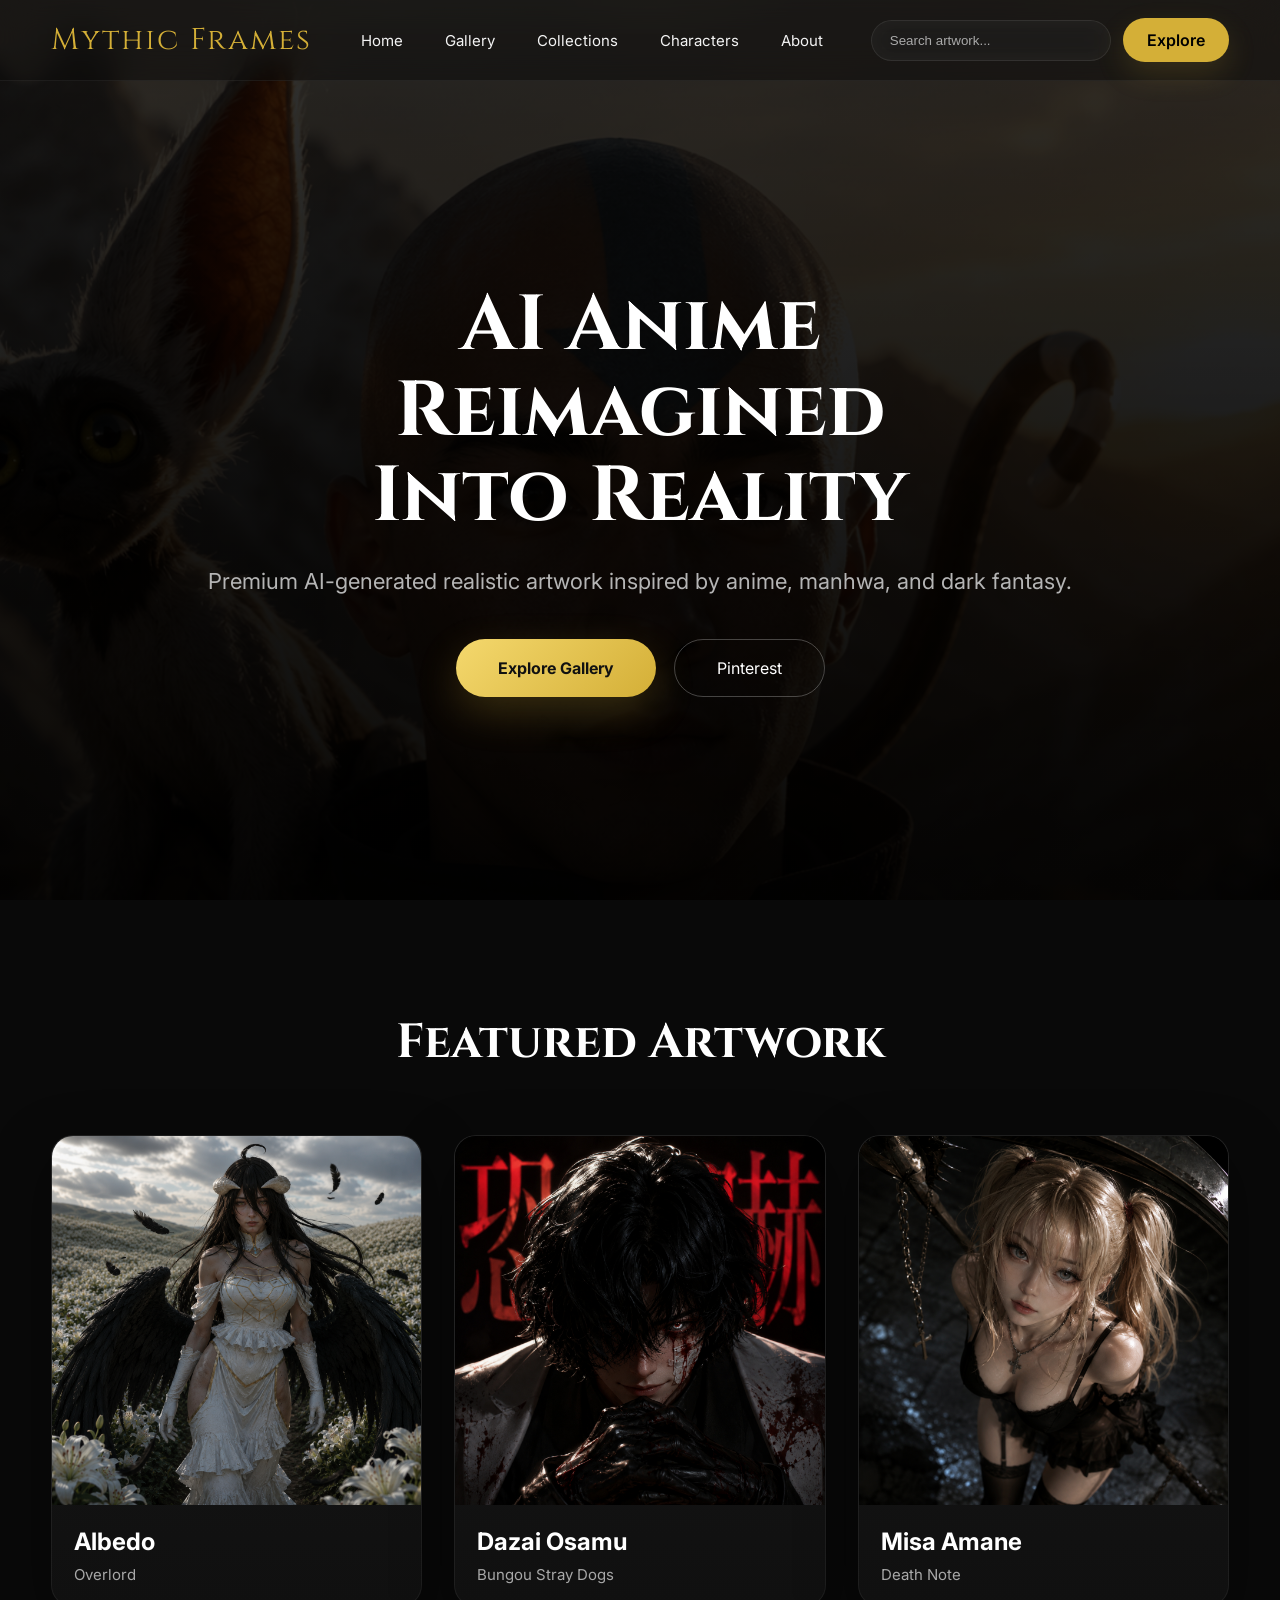
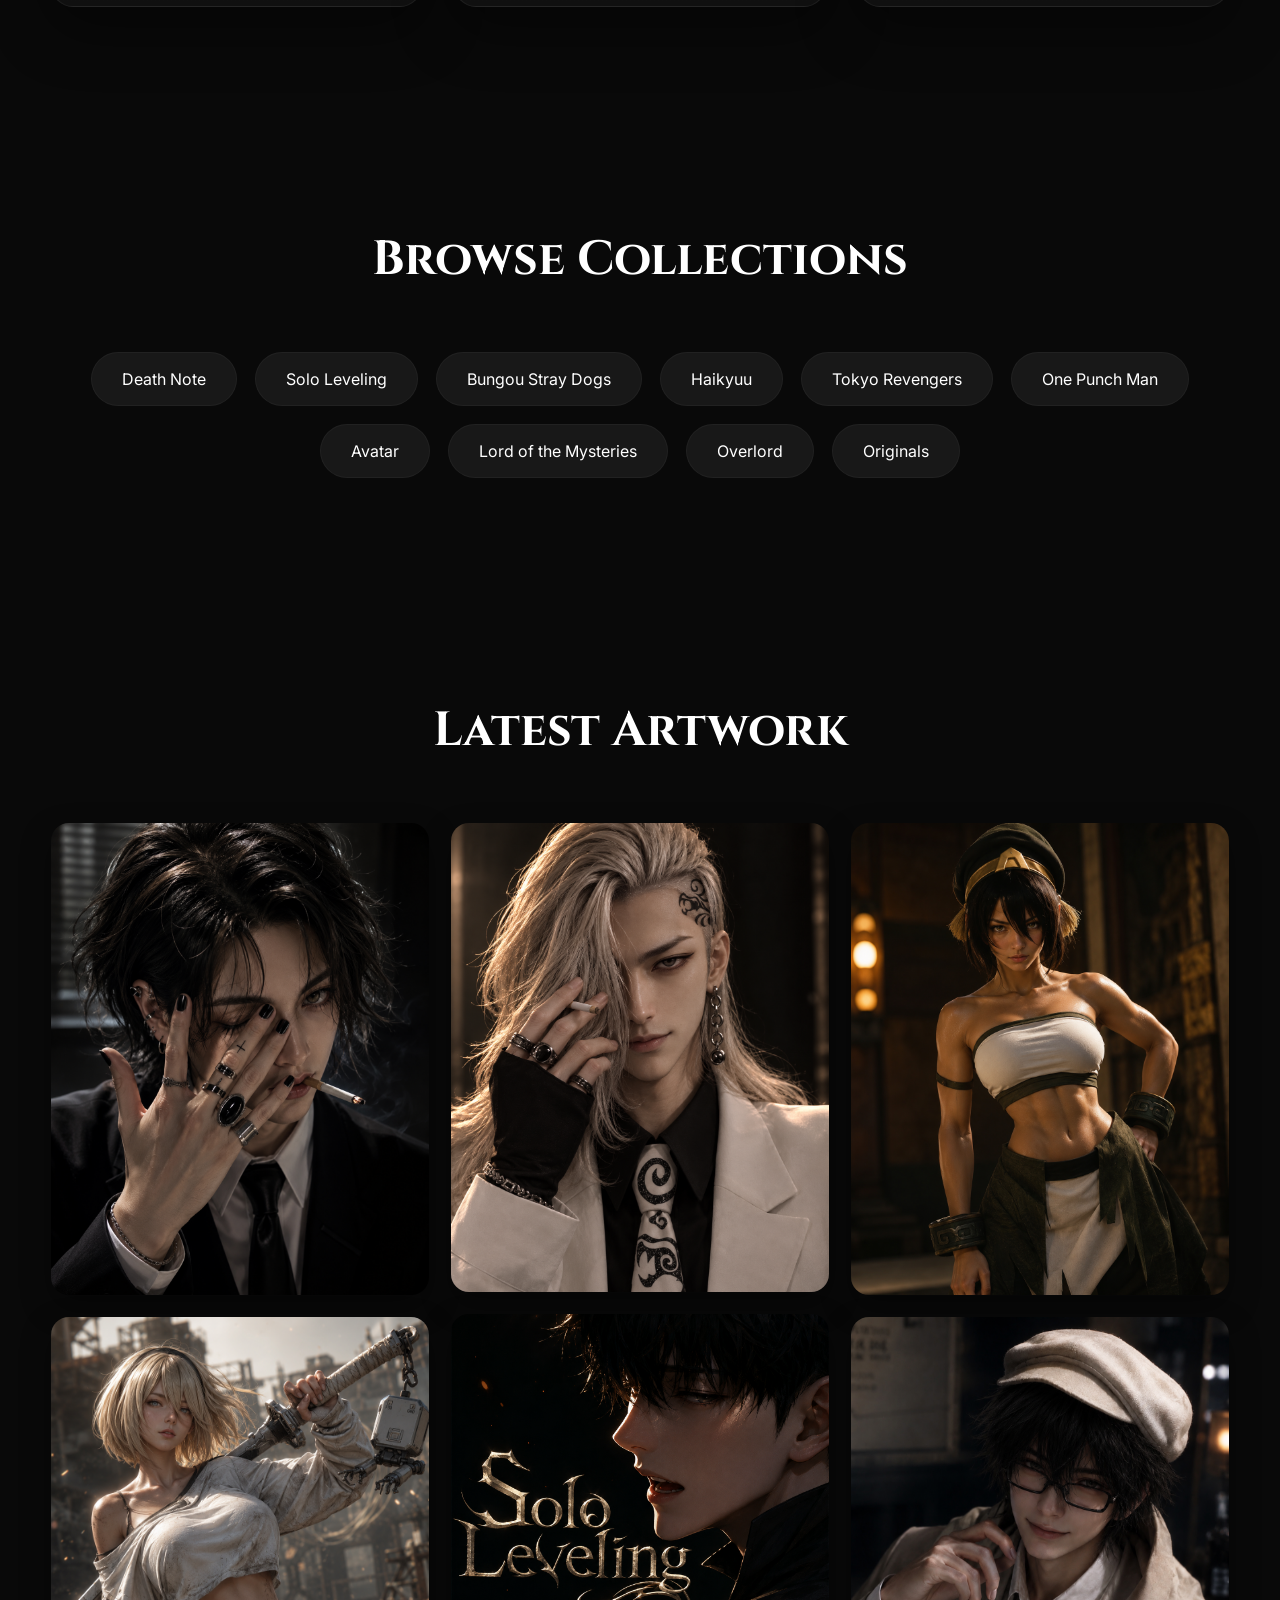
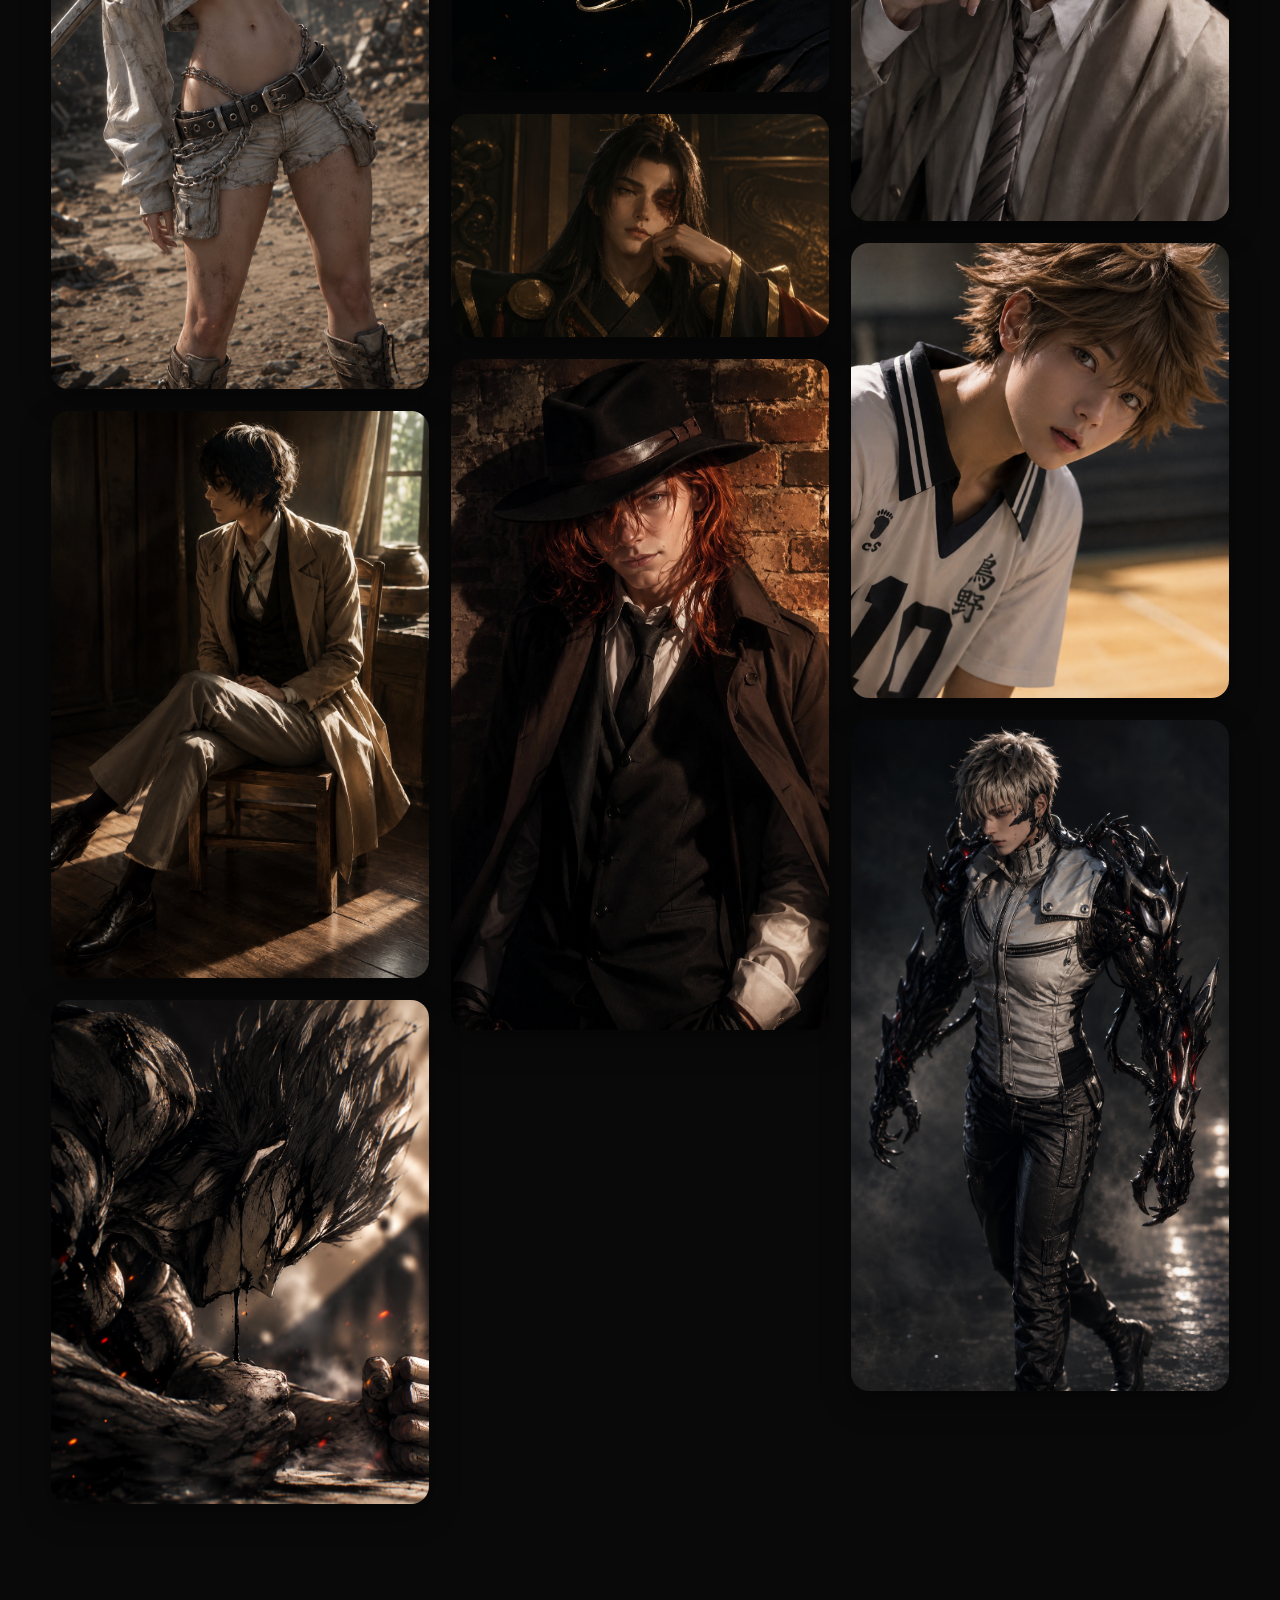
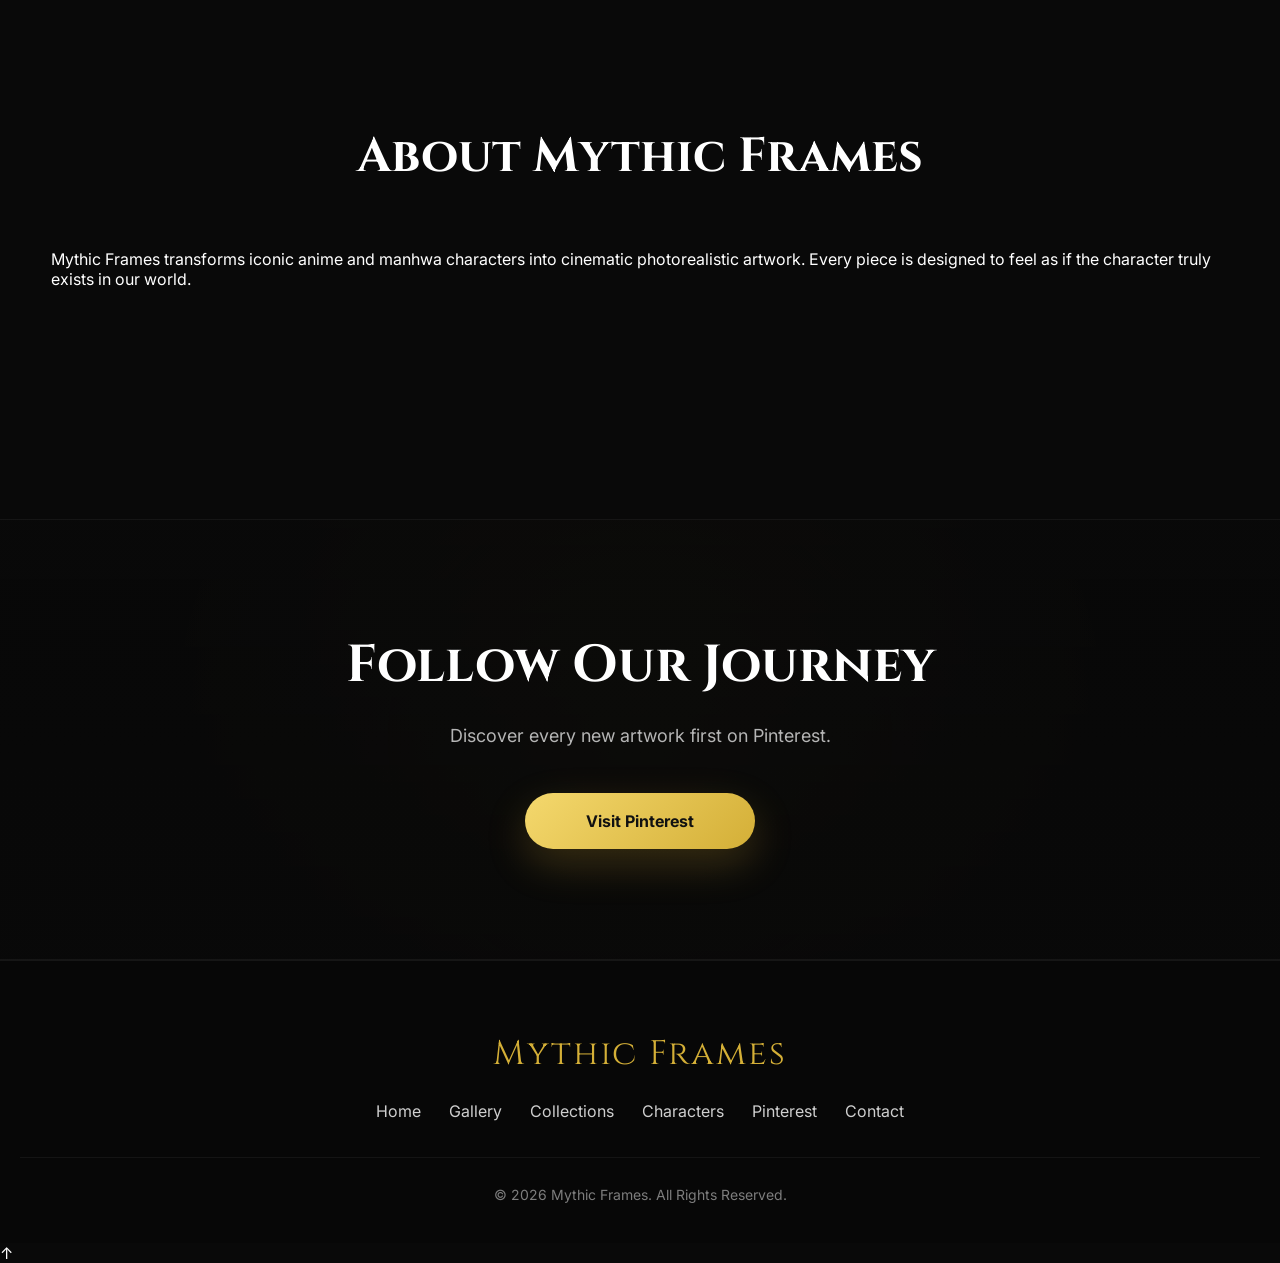
==== index.html @ ea1a6b35 "Install Vercel Web Analytics integration # Vercel Web Analytics Implementation  Successfully install" ====
<!DOCTYPE html>
<html lang="en">
<head>
    <meta charset="UTF-8">

    <meta name="viewport" content="width=device-width, initial-scale=1.0">

    <title>Mythic Frames | AI Realistic Anime & Manhwa Art</title>

    <meta
        name="description"
        content="Explore Mythic Frames, a premium gallery of hyper-realistic AI recreations inspired by Anime, Manhwa, Fantasy, and Original Characters.">

    <meta
        name="keywords"
        content="Mythic Frames, AI Art, Anime Art, Manhwa Art, Realistic Anime, Fantasy Art, Digital Art, Character Art, AI Artwork">

    <meta
        name="author"
        content="Mythic Frames">

    <meta
        name="theme-color"
        content="#090909">

    <meta
        name="color-scheme"
        content="dark">

    <!-- Open Graph -->

    <meta
        property="og:type"
        content="website">

    <meta
        property="og:site_name"
        content="Mythic Frames">

    <meta
        property="og:title"
        content="Mythic Frames | AI Realistic Anime & Manhwa Art">

    <meta
        property="og:description"
        content="Discover cinematic AI recreations of iconic Anime, Manhwa, Fantasy, and Original characters.">

    <meta
        property="og:image"
        content="assets/logo/website-banner.png">

    <meta
        property="og:url"
        content="index.html">

    <!-- Twitter -->

    <meta
        name="twitter:card"
        content="summary_large_image">

    <meta
        name="twitter:title"
        content="Mythic Frames | AI Realistic Anime & Manhwa Art">

    <meta
        name="twitter:description"
        content="Premium AI artwork inspired by Anime, Manhwa, Fantasy and Original Characters.">

    <meta
        name="twitter:image"
        content="assets/logo/website-banner.png">

    <!-- Manifest -->

    <link
        rel="manifest"
        href="manifest.json">

    <!-- Favicons -->

    <link
        rel="icon"
        href="assets/logo/favicon.ico">

    <link
        rel="icon"
        type="image/png"
        sizes="32x32"
        href="assets/logo/favicon-32x32.png">

    <link
        rel="icon"
        type="image/png"
        sizes="16x16"
        href="assets/logo/favicon-16x16.png">

    <link
        rel="apple-touch-icon"
        href="assets/logo/apple-touch-icon.png">

    <!-- Google Fonts -->

    <link
        rel="preconnect"
        href="https://fonts.googleapis.com">

    <link
        rel="preconnect"
        href="https://fonts.gstatic.com"
        crossorigin>

    <link
        href="https://fonts.googleapis.com/css2?family=Cinzel:wght@500;700&family=Inter:wght@300;400;500;600&display=swap"
        rel="stylesheet">

    <!-- Styles -->

    <link
        rel="stylesheet"
        href="css/style.css">

    <!-- Vercel Web Analytics -->
    <script defer src="https://cdn.vercel-insights.com/v1/script.js"></script>
</head>

<body>

    <!-- ================= NAVBAR ================= -->
    <header>
        <nav class="navbar">
            <a href="index.html" class="logo">Mythic Frames</a>

            <ul class="nav-links">
                <li><a href="index.html">Home</a></li>
                <li><a href="gallery.html">Gallery</a></li>
                <li><a href="collections.html">Collections</a></li>
                <li><a href="characters.html">Characters</a></li>
                <li><a href="#about">About</a></li>
            </ul>

            <div class="nav-buttons">
                <input type="text" placeholder="Search artwork..." aria-label="Search artwork">
                <a href="gallery.html" class="nav-explore-btn">Explore</a>
            </div>
        </nav>
    </header>

    <!-- ================= HERO ================= -->
    <section class="hero">
        <div class="overlay"></div>

        <div class="hero-content">
            <h1>
                AI Anime<br>
                Reimagined<br>
                Into Reality
            </h1>

            <p>
                Premium AI-generated realistic artwork inspired by anime,
                manhwa, and dark fantasy.
            </p>

            <div class="hero-buttons">
                <a href="gallery.html" class="primary">Explore Gallery</a>
                <a
                    href="https://in.pinterest.com/mythic_frames/?invite_code=062c7008dd814f44abd65669552c20bd&sender=1099793308911688834"
                    target="_blank"
                    rel="noopener noreferrer"
                    class="secondary">
                    Pinterest
                </a>
            </div>
        </div>
    </section>

    <!-- ================= FEATURED ================= -->
    <section class="featured" id="featured">
        <h2>Featured Artwork</h2>

        <div class="featured-grid">
            <a href="artwork.html?slug=albedo-flowers" class="featured-card">
                <img src="assets/images/overlord/Albedo-flowers.png" alt="Albedo from Overlord" loading="lazy">
                <div class="card-info">
                    <h3>Albedo</h3>
                    <span>Overlord</span>
                </div>
            </a>

            <a href="artwork.html?slug=dazai-poster" class="featured-card">
                <img src="assets/images/bsd/Dazai-poster.png" alt="Osamu Dazai from Bungou Stray Dogs" loading="lazy">
                <div class="card-info">
                    <h3>Dazai Osamu</h3>
                    <span>Bungou Stray Dogs</span>
                </div>
            </a>

            <a href="artwork.html?slug=misa-from-up" class="featured-card">
                <img src="assets/images/death-note/Misa-from-up.png" alt="Misa Amane from Death Note" loading="lazy">
                <div class="card-info">
                    <h3>Misa Amane</h3>
                    <span>Death Note</span>
                </div>
            </a>
        </div>
    </section>

    <!-- ================= COLLECTIONS ================= -->
    <section class="collections" id="collections">
        <h2>Browse Collections</h2>

        <div class="collection-list">
            <a href="gallery.html?series=death-note" class="collection">Death Note</a>
            <a href="gallery.html?series=solo-leveling" class="collection">Solo Leveling</a>
            <a href="gallery.html?series=bungou-stray-dogs" class="collection">Bungou Stray Dogs</a>
            <a href="gallery.html?series=haikyuu" class="collection">Haikyuu</a>
            <a href="gallery.html?series=tokyo-revengers" class="collection">Tokyo Revengers</a>
            <a href="gallery.html?series=one-punch-man" class="collection">One Punch Man</a>
            <a href="gallery.html?series=avatar" class="collection">Avatar</a>
            <a href="gallery.html?series=lotm" class="collection">Lord of the Mysteries</a>
            <a href="gallery.html?series=overlord" class="collection">Overlord</a>
            <a href="gallery.html?series=originals" class="collection">Originals</a>
        </div>
    </section>

    <!-- ================= GALLERY ================= -->
    <section class="gallery" id="gallery">
        <h2>Latest Artwork</h2>

        <div class="masonry">
            <a href="artwork.html?slug=anime-boy" class="gallery-link">
                <img src="assets/images/originals/AnimeBoy.png" alt="Original anime boy character" loading="lazy">
            </a>

            <a href="artwork.html?slug=anime-girl" class="gallery-link">
                <img src="assets/images/originals/AnimeGirl.png" alt="Original anime girl character" loading="lazy">
            </a>

            <a href="artwork.html?slug=dazai-siting" class="gallery-link">
                <img src="assets/images/bsd/Dazai-siting.png" alt="Osamu Dazai from Bungou Stray Dogs" loading="lazy">
            </a>

            <a href="artwork.html?slug=garou" class="gallery-link">
                <img src="assets/images/one-punch-man/Garou.png" alt="Garou from One Punch Man" loading="lazy">
            </a>

            <a href="artwork.html?slug=draken" class="gallery-link">
                <img src="assets/images/tokyo-revengers/Draken.png" alt="Draken from Tokyo Revengers" loading="lazy">
            </a>

            <a href="artwork.html?slug=solo-leveling-cover" class="gallery-link">
                <img src="assets/images/solo-leveling/SoloLeveling-cover.png" alt="Solo Leveling artwork" loading="lazy">
            </a>

            <a href="artwork.html?slug=zuko-with-hand-on-face" class="gallery-link">
                <img src="assets/images/avatar/Zuko-with-hand-on-face.png" alt="Zuko from Avatar" loading="lazy">
            </a>

            <a href="artwork.html?slug=chuuya-solo" class="gallery-link">
                <img src="assets/images/bsd/Chuuya-solo.png" alt="Chuuya Nakahara from Bungou Stray Dogs" loading="lazy">
            </a>

            <a href="artwork.html?slug=toph-standing-pose" class="gallery-link">
                <img src="assets/images/avatar/Toph-standing-pose.png" alt="Toph Beifong from Avatar" loading="lazy">
            </a>

            <a href="artwork.html?slug=ranpo-in-coat" class="gallery-link">
                <img src="assets/images/bsd/Ranpo-in-coat.png" alt="Ranpo Edogawa from Bungou Stray Dogs" loading="lazy">
            </a>

            <a href="artwork.html?slug=hinata" class="gallery-link">
                <img src="assets/images/haikyuu/Hinata.png" alt="Hinata Shoyo from Haikyuu" loading="lazy">
            </a>

            <a href="artwork.html?slug=genos" class="gallery-link">
                <img src="assets/images/one-punch-man/Genos.png" alt="Genos from One Punch Man" loading="lazy">
            </a>
        </div>
    </section>

    <!-- ================= ABOUT ================= -->
    <section class="about" id="about">
        <div class="about-text">
            <h2>About Mythic Frames</h2>
            <p>
                Mythic Frames transforms iconic anime and manhwa characters
                into cinematic photorealistic artwork.
                Every piece is designed to feel as if the character truly
                exists in our world.
            </p>
        </div>
    </section>

    <!-- ================= CTA ================= -->
    <section class="cta">
        <h2>Follow Our Journey</h2>
        <p>Discover every new artwork first on Pinterest.</p>
        <a
            href="https://in.pinterest.com/mythic_frames/?invite_code=062c7008dd814f44abd65669552c20bd&sender=1099793308911688834"
            target="_blank"
            rel="noopener noreferrer"
            class="primary">
            Visit Pinterest
        </a>
    </section>

    <!-- ================= FOOTER ================= -->
    <footer>
        <div class="footer-logo">Mythic Frames</div>

        <div class="footer-links">
            <a href="index.html">Home</a>
            <a href="gallery.html">Gallery</a>
            <a href="collections.html">Collections</a>
            <a href="characters.html">Characters</a>
            <a
                href="https://in.pinterest.com/mythic_frames/?invite_code=062c7008dd814f44abd65669552c20bd&sender=1099793308911688834"
                target="_blank"
                rel="noopener noreferrer">
                Pinterest
            </a>
            <a href="mailto:contact@mythicframes.com">Contact</a>
        </div>

        <p>© 2026 Mythic Frames. All Rights Reserved.</p>
    </footer>

    <!-- ================= TOAST ================= -->
    <div id="toast" class="toast">
        <span id="toastIcon">✓</span>
        <span id="toastText">Done</span>
    </div>

    <script src="js/toast.js"></script>
    <script src="js/script.js"></script>
</body>
</html>
---- css/style.css ----
:root{
    --bg:#090909;
    --surface:#121212;
    --surface2:#1b1b1b;
    --gold:#d4af37;
    --white:#ffffff;
    --gray:#b5b5b5;
    --radius:18px;
    --transition:.35s ease;
    --shadow:0 20px 50px rgba(0,0,0,.45);
}

*{
    margin:0;
    padding:0;
    box-sizing:border-box;
}

html{
    scroll-behavior:smooth;
}

body{
    background:var(--bg);
    color:var(--white);
    font-family:Inter,sans-serif;
    overflow-x:hidden;
}

img{
    display:block;
    max-width:100%;
    height:auto;
}

a{
    color:inherit;
    text-decoration:none;
}

button{
    cursor:pointer;
    border:none;
    transition:var(--transition);
    font:inherit;
    background:none;
}

section{
    width:min(1400px,92%);
    margin:auto;
    padding:110px 0;
}

/* =========================================================
   NAVBAR
========================================================= */

header{
    position:fixed;
    width:100%;
    top:0;
    z-index:999;
    backdrop-filter:blur(18px);
    background:rgba(8,8,8,.45);
    border-bottom:1px solid rgba(255,255,255,.06);
    transition:.3s ease;
}

header.scrolled{
    background:rgba(5,5,5,.92);
    box-shadow:0 10px 40px rgba(0,0,0,.45);
}

.navbar{
    width:min(1400px,92%);
    margin:auto;
    min-height:80px;
    display:flex;
    align-items:center;
    justify-content:space-between;
    gap:24px;
}

.logo{
    font-family:Cinzel,serif;
    font-size:30px;
    color:var(--gold);
    letter-spacing:2px;
    white-space:nowrap;
}

.nav-links{
    display:flex;
    gap:42px;
    list-style:none;
    align-items:center;
}

.nav-links a{
    transition:.3s;
    font-size:15px;
    color:#f3f3f3;
}

.nav-links a:hover{
    color:var(--gold);
}

.nav-buttons{
    display:flex;
    gap:12px;
    align-items:center;
}

.nav-buttons input{
    width:240px;
    padding:12px 18px;
    background:rgba(255,255,255,.05);
    color:white;
    border:1px solid rgba(255,255,255,.08);
    border-radius:50px;
    outline:none;
    backdrop-filter:blur(12px);
}

.nav-buttons input::placeholder{
    color:#aaa;
}

.nav-explore-btn,
.nav-buttons button,
.primary,
.secondary{
    display:inline-flex;
    align-items:center;
    justify-content:center;
    text-align:center;
    border-radius:50px;
    transition:var(--transition);
    text-decoration:none;
}

.nav-buttons button,
.nav-explore-btn{
    background:var(--gold);
    color:black;
    padding:12px 24px;
    font-weight:600;
    box-shadow:0 12px 30px rgba(212,175,55,.16);
}

.nav-buttons button:hover,
.nav-explore-btn:hover{
    transform:translateY(-3px);
}

/* =========================================================
   HERO
========================================================= */

.hero{
    min-height:100vh;
    width:100%;
    position:relative;
    display:flex;
    align-items:center;
    justify-content:center;
    text-align:center;
    overflow:hidden;
    background:
        linear-gradient(rgba(0,0,0,.58), rgba(0,0,0,.84)),
        url("../assets/images/overlord/Albedo-flowers.png");
    background-position:center top;
    background-repeat:no-repeat;
    background-size:cover;
}

.overlay{
    position:absolute;
    inset:0;
    background:linear-gradient(rgba(0,0,0,.55), rgba(0,0,0,.75));
}

.hero-content{
    position:relative;
    max-width:900px;
    z-index:5;
    padding-top:80px;
}

.hero h1{
    font-family:Cinzel,serif;
    font-size:78px;
    line-height:1.1;
    margin-bottom:28px;
}

.hero p{
    font-size:22px;
    color:var(--gray);
    margin-bottom:45px;
}

.hero-buttons{
    display:flex;
    justify-content:center;
    gap:18px;
    flex-wrap:wrap;
}

.primary{
    background:linear-gradient(135deg,#f4d86d,#d4af37);
    color:#111;
    padding:18px 42px;
    font-weight:700;
    box-shadow:0 15px 40px rgba(212,175,55,.22);
}

.secondary{
    background:transparent;
    color:white;
    border:1px solid rgba(255,255,255,.25);
    padding:18px 42px;
}

.primary:hover,
.secondary:hover{
    transform:translateY(-4px);
}

/* =========================================================
   HEADINGS
========================================================= */

h2{
    font-family:Cinzel,serif;
    font-size:48px;
    text-align:center;
    margin-bottom:60px;
}

/* =========================================================
   FEATURED
========================================================= */

.featured-grid{
    display:grid;
    grid-template-columns:repeat(auto-fit,minmax(320px,1fr));
    gap:32px;
}

.featured-card{
    background:linear-gradient(180deg,#171717,#101010);
    border-radius:22px;
    overflow:hidden;
    box-shadow:0 20px 60px rgba(0,0,0,.45);
    border:1px solid rgba(255,255,255,.06);
    transition:.35s ease;
    display:block;
}

.featured-card:hover{
    transform:translateY(-8px);
    box-shadow:0 30px 80px rgba(0,0,0,.6);
}

.featured-card img{
    width:100%;
    height:auto;
    display:block;
    object-fit:contain;
    background:#0c0c0c;
}

.card-info{
    padding:22px;
}

.card-info h3{
    font-size:24px;
    margin-bottom:8px;
}

.card-info span{
    color:#a8a8a8;
    font-size:15px;
}

/* =========================================================
   COLLECTIONS (HOME)
========================================================= */

.collection-list{
    display:flex;
    flex-wrap:wrap;
    justify-content:center;
    gap:18px;
}

.collection{
    padding:16px 30px;
    border-radius:50px;
    background:#181818;
    transition:.3s;
    border:1px solid rgba(255,255,255,.04);
}

.collection:hover{
    background:var(--gold);
    color:black;
    transform:translateY(-3px);
}

/* =========================================================
   MASONRY / GALLERY GRID
========================================================= */

.masonry{
    columns:4 320px;
    column-gap:22px;
}

.masonry img{
    width:100%;
    height:auto;
    display:block;
    margin-bottom:22px;
    border-radius:18px;
    break-inside:avoid;
    cursor:pointer;
    transition:.35s ease;
    box-shadow:0 12px 30px rgba(0,0,0,.35);
}

.masonry img:hover{
    transform:translateY(-8px) scale(1.02);
    box-shadow:0 25px 60px rgba(0,0,0,.55);
}

.gallery-card{
    break-inside:avoid;
    margin-bottom:22px;
    overflow:hidden;
    border-radius:18px;
    background:#111;
    transition:.3s;
    box-shadow:0 10px 30px rgba(0,0,0,.35);
    border:1px solid rgba(255,255,255,.06);
}

.gallery-card:hover{
    transform:translateY(-8px);
}

.gallery-card img{
    width:100%;
    height:auto;
    display:block;
}

.gallery-info{
    padding:18px;
}

.gallery-info h3{
    font-size:18px;
    margin-bottom:6px;
}

.gallery-info span{
    color:#999;
    font-size:14px;
}

.gallery-link{
    display:block;
    break-inside:avoid;
    margin-bottom:22px;
}

/* =========================================================
   GALLERY PAGE
========================================================= */

.gallery-page{
    padding-top:140px;
    width:min(1400px,92%);
    margin:auto;
}

.gallery-header{
    text-align:center;
    margin-bottom:28px;
}

.gallery-page h1{
    text-align:center;
    font-family:Cinzel,serif;
    font-size:60px;
    margin-bottom:18px;
}

.gallery-header p{
    color:var(--gray);
    max-width:760px;
    margin:0 auto;
    line-height:1.8;
    font-size:18px;
}

.gallery-controls{
    display:flex;
    flex-wrap:wrap;
    justify-content:center;
    gap:18px;
    margin:40px 0 50px;
}

.gallery-controls input,
.gallery-controls select{
    background:#181818;
    color:white;
    border:1px solid rgba(255,255,255,.08);
    border-radius:12px;
    padding:14px 18px;
    font-size:15px;
    outline:none;
}

.gallery-controls input{
    min-width:240px;
}

.gallery-controls select{
    min-width:180px;
}

.no-results{
    width:100%;
    text-align:center;
    padding:60px 20px;
    color:#bcbcbc;
}

.no-results h2{
    margin-bottom:12px;
    font-size:34px;
}

.no-results p{
    color:#8f8f8f;
}

/* =========================================================
   ARTWORK PAGE
========================================================= */

.artwork-page{
    width:min(1500px,92%);
    margin:auto;
    padding-top:140px;
    padding-bottom:120px;
}

.breadcrumbs{
    display:flex;
    align-items:center;
    flex-wrap:wrap;
    gap:10px;
    margin-bottom:45px;
    color:#9f9f9f;
    font-size:14px;
}

.breadcrumbs a{
    transition:.3s;
}

.breadcrumbs a:hover{
    color:var(--gold);
}

.artwork-layout{
    display:grid;
    grid-template-columns:1.35fr .85fr;
    gap:60px;
    align-items:start;
}

.artwork-media{
    position:sticky;
    top:110px;
}

.artwork-image-wrap{
    background:linear-gradient(180deg,#171717,#111);
    border-radius:24px;
    padding:18px;
    border:1px solid rgba(255,255,255,.06);
    box-shadow:0 30px 80px rgba(0,0,0,.45);
}

.artwork-image-wrap img{
    width:100%;
    height:auto;
    display:block;
    border-radius:18px;
    cursor:zoom-in;
}

.artwork-info{
    display:flex;
    flex-direction:column;
    gap:28px;
}

.artwork-badges{
    display:flex;
    gap:12px;
    flex-wrap:wrap;
}

.badge{
    padding:8px 18px;
    border-radius:50px;
    background:#1d1d1d;
    color:#cfcfcf;
    font-size:13px;
    letter-spacing:.4px;
}

.badge-featured{
    background:rgba(212,175,55,.15);
    color:var(--gold);
}

.badge-new{
    background:rgba(91,198,104,.18);
    color:#7CFF8C;
}

.artwork-info h1{
    font-family:Cinzel,serif;
    font-size:58px;
    line-height:1.1;
}

.artwork-subtitle{
    font-size:22px;
    color:var(--gold);
}

.artwork-description{
    color:#b7b7b7;
    line-height:1.9;
    font-size:17px;
}

.info-grid{
    display:grid;
    grid-template-columns:repeat(2,1fr);
    gap:18px;
}

.info-card{
    background:#151515;
    padding:20px;
    border-radius:18px;
    border:1px solid rgba(255,255,255,.05);
}

.info-card span{
    display:block;
    color:#888;
    font-size:13px;
    margin-bottom:10px;
    text-transform:uppercase;
    letter-spacing:1px;
}

.info-card strong{
    font-size:17px;
    font-weight:600;
}

.tag-section h3,
.color-section h3,
.section-heading h2{
    margin-bottom:18px;
    font-size:22px;
}

.section-heading{
    text-align:center;
    margin-bottom:32px;
}

.section-heading p{
    color:var(--gray);
    margin-top:-30px;
}

.tag-list,
.color-list{
    display:flex;
    flex-wrap:wrap;
    gap:12px;
}

.tag-list span{
    padding:10px 18px;
    border-radius:50px;
    background:#1a1a1a;
    color:#d8d8d8;
    border:1px solid rgba(255,255,255,.05);
    transition:.3s;
}

.tag-list span:hover{
    background:var(--gold);
    color:black;
}

.color-list span{
    padding:10px 18px;
    border-radius:50px;
    background:#141414;
    border:1px solid rgba(255,255,255,.05);
    color:#dcdcdc;
}

/* =========================================================
   ARTWORK ACTIONS
========================================================= */

.artwork-actions{
    display:flex;
    flex-direction:column;
    gap:14px;
    margin-top:12px;
}

.artwork-actions-row{
    display:grid;
    grid-template-columns:1fr 1fr;
    gap:14px;
}

.artwork-actions a,
.artwork-actions button{
    width:100%;
    height:58px;

    display:flex;
    align-items:center;
    justify-content:center;

    border-radius:16px;

    font-size:15px;
    font-weight:600;

    transition:var(--transition);

    text-decoration:none;

    border:1px solid rgba(255,255,255,.08);
}

/* Primary */

#characterButton{

    background:linear-gradient(135deg,#f6d96c,#d4af37);
    color:#111;

    border:none;

    box-shadow:0 12px 30px rgba(212,175,55,.25);

}

/* Secondary Buttons */

#downloadButton,
#shareButton,
#pinterestLink{

    background:#171717;
    color:#f4f4f4;

}

/* Full Width Buttons */

#shareButton,
#pinterestLink{

    width:100%;

}

/* Hover */

#characterButton:hover{

    transform:translateY(-3px);

    box-shadow:0 18px 40px rgba(212,175,55,.35);

}

#downloadButton:hover,
#shareButton:hover,
#pinterestLink:hover{

    background:#202020;

    border-color:rgba(212,175,55,.4);

    color:var(--gold);

    transform:translateY(-3px);

}

/* Active */

.artwork-actions a:active,
.artwork-actions button:active{

    transform:scale(.98);

}

/* Mobile */

@media(max-width:700px){

    .artwork-actions-row{

        grid-template-columns:1fr;

    }

}

.artwork-nav{
    display:flex;
    justify-content:space-between;
    gap:20px;
}

.nav-arrow{
    flex:1;
    padding:18px;
    border-radius:16px;
    background:#171717;
    color:white;
    border:1px solid rgba(255,255,255,.06);
    transition:.3s;
}

.nav-arrow:hover{
    background:var(--gold);
    color:black;
}

.nav-arrow:disabled{
    opacity:.45;
    cursor:not-allowed;
    transform:none;
}

.related-section{
    margin-top:130px;
}

.related-grid{
    display:grid;
    grid-template-columns:repeat(auto-fit,minmax(260px,1fr));
    gap:28px;
}

.related-card{
    display:block;
    overflow:hidden;
    border-radius:20px;
    background:#141414;
    transition:.35s;
    box-shadow:0 15px 45px rgba(0,0,0,.35);
}

.related-card:hover{
    transform:translateY(-8px);
}

.related-card img{
    width:100%;
    display:block;
}

.related-info{
    padding:18px;
}

.related-info h3{
    margin-bottom:8px;
    font-size:20px;
}

.related-info span{
    color:#a5a5a5;
}

/* =========================================================
   COLLECTIONS PAGE
========================================================= */

.collections-page{
    padding-top:150px;
    width:min(1400px,92%);
    margin:auto;
    padding-bottom:120px;
}

.collections-page h1{
    font-family:Cinzel,serif;
    font-size:64px;
    text-align:center;
    margin-bottom:12px;
}

.collections-page p{
    text-align:center;
    color:var(--gray);
    margin-bottom:60px;
}

.collections-grid{
    display:grid;
    grid-template-columns:repeat(auto-fit,minmax(320px,1fr));
    gap:35px;
}

.collection-card{
    background:#151515;
    border-radius:22px;
    overflow:hidden;
    transition:.35s;
    box-shadow:0 20px 50px rgba(0,0,0,.45);
    border:1px solid rgba(255,255,255,.05);
    display:block;
}

.collection-card:hover{
    transform:translateY(-10px);
}

.collection-card img{
    width:100%;
    aspect-ratio:3/4;
    object-fit:cover;
    object-position:center top;
    display:block;
}

.collection-content{
    padding:28px;
}

.collection-content h2{
    font-size:30px;
    margin-bottom:12px;
    text-align:left;
}

.collection-content p{
    text-align:left;
    margin:0;
    color:#9c9c9c;
}

.collection-count{
    margin-top:18px;
    display:inline-block;
    padding:8px 18px;
    background:#222;
    border-radius:40px;
    color:var(--gold);
    font-weight:600;
}

/* =========================================================
   CHARACTERS PAGE
========================================================= */

.characters-page{
    width:min(1400px,92%);
    margin:auto;
    padding:150px 0 120px;
}

.characters-page h1{
    font-family:Cinzel,serif;
    font-size:64px;
    text-align:center;
    margin-bottom:15px;
}

.characters-page p{
    text-align:center;
    color:var(--gray);
    margin-bottom:60px;
}

.characters-grid{
    display:grid;
    grid-template-columns:repeat(auto-fit,minmax(280px,1fr));
    gap:35px;
}

.character-card{
    background:#151515;
    border-radius:22px;
    overflow:hidden;
    transition:.35s;
    text-decoration:none;
    color:white;
    box-shadow:0 20px 50px rgba(0,0,0,.4);
    display:block;
    border:1px solid rgba(255,255,255,.05);
}

.character-card:hover{
    transform:translateY(-10px);
}

.character-card img{
    width:100%;
    height:360px;
    object-fit:cover;
    object-position:top center;
    transition:.4s;
}

.character-card:hover img{
    transform:scale(1.05);
}

.character-content{
    padding:25px;
}

.character-content h2{
    font-size:28px;
    margin-bottom:8px;
    text-align:left;
}

.character-content p{
    margin:0;
    color:#aaa;
    text-align:left;
}

.character-count{
    display:inline-block;
    margin-top:18px;
    padding:8px 18px;
    border-radius:30px;
    background:#222;
    color:var(--gold);
    font-weight:600;
}

/* =========================================================
   CHARACTER PAGE
========================================================= */

.character-page{
    width:min(1500px,92%);
    margin:auto;
    padding-top:140px;
    padding-bottom:120px;
}

.character-hero{
    display:grid;
    grid-template-columns:.9fr 1.1fr;
    gap:50px;
    align-items:center;
    margin-bottom:110px;
}

.character-cover{
    background:linear-gradient(180deg,#171717,#111);
    border-radius:24px;
    padding:18px;
    border:1px solid rgba(255,255,255,.06);
    box-shadow:0 30px 80px rgba(0,0,0,.45);
}

.character-cover img{
    width:100%;
    height:auto;
    border-radius:18px;
    display:block;
}

.character-content{
    display:flex;
    flex-direction:column;
    gap:22px;
}

.character-content .badge{
    width:max-content;
}

.character-content h1{
    font-family:Cinzel,serif;
    font-size:64px;
    line-height:1.05;
}

.character-content h2{
    text-align:left;
    font-size:24px;
    margin:0;
    color:var(--gold);
}

.character-content p{
    color:#b7b7b7;
    line-height:1.9;
    font-size:17px;
    max-width:700px;
}

.character-stats{
    display:grid;
    grid-template-columns:repeat(3,1fr);
    gap:18px;
}

.character-page section h2{
    margin-bottom:40px;
}

.character-page .featured-grid{
    grid-template-columns:repeat(auto-fit,minmax(240px,1fr));
}

/* =========================================================
   LIGHTBOX
========================================================= */

.lightbox{
    position:fixed;
    inset:0;
    background:rgba(0,0,0,.95);
    backdrop-filter:blur(12px);
    display:flex;
    justify-content:center;
    align-items:center;
    opacity:0;
    visibility:hidden;
    transition:.3s ease;
    z-index:99999;
    padding:24px;
}

.lightbox.active{
    opacity:1;
    visibility:visible;
}

.lightbox img{
    max-width:90vw;
    max-height:90vh;
    width:auto;
    height:auto;
    object-fit:contain;
    border-radius:18px;
    box-shadow:0 30px 80px rgba(0,0,0,.7);
}

.lightbox-close{
    position:absolute;
    top:28px;
    right:34px;
    width:52px;
    height:52px;
    border-radius:50%;
    background:#181818;
    color:white;
    font-size:24px;
    display:flex;
    align-items:center;
    justify-content:center;
    border:1px solid rgba(255,255,255,.08);
}

.lightbox-close:hover{
    background:var(--gold);
    color:#000;
}

/* =========================================================
   CTA
========================================================= */

.cta{

    width:100%;
    margin-top:120px;
    padding:110px 20px;

    background:
        linear-gradient(rgba(8,8,8,.82),rgba(8,8,8,.92)),
        radial-gradient(circle at center,rgba(212,175,55,.12),transparent 70%);

    border-top:1px solid rgba(255,255,255,.05);
    border-bottom:1px solid rgba(255,255,255,.05);

    text-align:center;

}

.cta h2{

    font-family:Cinzel,serif;
    font-size:52px;
    margin-bottom:20px;

}

.cta p{

    max-width:700px;
    margin:0 auto 40px;

    color:var(--gray);

    font-size:18px;
    line-height:1.8;

}

.cta .primary{

    min-width:230px;

}

/* =========================================================
   FOOTER
========================================================= */

footer{

    background:#070707;

    border-top:1px solid rgba(255,255,255,.06);

    padding:70px 20px 40px;

    text-align:center;

}

.footer-logo{

    font-family:Cinzel,serif;

    font-size:34px;

    color:var(--gold);

    letter-spacing:2px;

    margin-bottom:24px;

}

.footer-description{

    max-width:650px;

    margin:0 auto 40px;

    color:var(--gray);

    line-height:1.8;

}

.footer-links{

    display:flex;

    justify-content:center;

    flex-wrap:wrap;

    gap:28px;

    margin-bottom:36px;

}

.footer-links a{

    color:#cfcfcf;

    transition:var(--transition);

}

.footer-links a:hover{

    color:var(--gold);

}

.footer-social{

    display:flex;

    justify-content:center;

    gap:18px;

    margin-bottom:35px;

}

.footer-social a{

    width:48px;

    height:48px;

    display:flex;

    justify-content:center;

    align-items:center;

    border-radius:50%;

    background:#131313;

    border:1px solid rgba(255,255,255,.05);

    transition:var(--transition);

}

.footer-social a:hover{

    background:var(--gold);

    color:#000;

    transform:translateY(-4px);

}

footer p{

    color:#7d7d7d;

    font-size:14px;

    border-top:1px solid rgba(255,255,255,.05);

    padding-top:28px;

}

/* =========================================================
   TOAST
========================================================= */

.toast{
    position:fixed;
    bottom:30px;
    right:30px;
    display:flex;
    align-items:center;
    gap:14px;
    padding:16px 24px;
    background:#171717;
    border:1px solid rgba(212,175,55,.3);
    border-radius:14px;
    color:#fff;
    font-weight:500;
    box-shadow:0 20px 60px rgba(0,0,0,.35);
    transform:translateY(120px);
    opacity:0;
    transition:.35s ease;
    z-index:99999;
}

.toast.show{
    transform:translateY(0);
    opacity:1;
}

#toastIcon{
    width:30px;
    height:30px;
    display:flex;
    align-items:center;
    justify-content:center;
    border-radius:50%;
    background:var(--gold);
    color:#000;
    font-weight:bold;
}

/* =========================================================
   404 PAGE
========================================================= */

.error-page{
    min-height:100vh;
    display:flex;
    justify-content:center;
    align-items:center;
    background:var(--bg);
}

.error-container{
    max-width:700px;
    text-align:center;
    padding:40px;
}

.error-container h1{
    font-size:9rem;
    color:var(--gold);
    margin-bottom:10px;
    font-family:Cinzel,serif;
}

.error-container h2{
    font-size:2rem;
    margin-bottom:20px;
}

.error-container p{
    color:var(--gray);
    margin-bottom:40px;
}

/* =========================================================
   ANIMATIONS
========================================================= */

.hidden{
    opacity:0;
    transform:translateY(40px);
    transition:.8s ease;
}

.show{
    opacity:1;
    transform:translateY(0);
}

/* =========================================================
   RESPONSIVE
========================================================= */

@media(max-width:1200px){
    .artwork-layout{
        grid-template-columns:1fr;
    }

    .artwork-media{
        position:relative;
        top:0;
    }

    .character-hero{
        grid-template-columns:1fr;
    }

    .featured-grid{
        grid-template-columns:repeat(2,1fr);
    }

    .info-grid{
        grid-template-columns:repeat(2,1fr);
    }

    .masonry{
        columns:3 280px;
    }
}

@media(max-width:992px){
    .navbar{
        padding:18px 30px;
    }

    .nav-links{
        gap:20px;
    }

    .hero h1{
        font-size:58px;
    }

    .hero p{
        font-size:18px;
    }

    .gallery-controls{
        display:grid;
        grid-template-columns:repeat(2,1fr);
        gap:15px;
    }

    .collections-grid{
        grid-template-columns:repeat(2,1fr);
    }

    .characters-grid{
        grid-template-columns:repeat(2,1fr);
    }

    .featured-grid{
        grid-template-columns:repeat(2,1fr);
    }

    .info-grid{
        grid-template-columns:repeat(2,1fr);
    }
}

@media(max-width:768px){

    /* =========================
       NAVBAR
    ========================= */

    header{
        position:relative;
    }

    .navbar{
        width:min(94%,600px);

        min-height:auto;

        flex-direction:column;
        justify-content:center;
        align-items:center;

        gap:18px;

        padding:20px 0;
    }

    .logo{
        width:100%;
        text-align:center;
        font-size:2.2rem;
    }

    .nav-links{
        display:flex;
        flex-wrap:wrap;
        justify-content:center;
        gap:20px;
    }

    .nav-links a{
        font-size:1rem;
    }

    .nav-buttons{
        width:100%;
        display:flex;
        gap:14px;
        justify-content:center;
        align-items:center;
    }

    .nav-buttons input{
        flex:1;
        max-width:320px;
        width:auto;
    }

    .nav-explore-btn{
        padding:12px 28px;
        white-space:nowrap;
    }

    /* =========================
       HERO
    ========================= */

    .hero{
        min-height:100vh;
        padding:80px 24px;
        text-align:center;
    }

    .hero-content{
        margin:auto;
        padding-top:0;
    }

    .hero h1{
        font-size:3rem;
        line-height:1.15;
    }

    .hero p{
        font-size:1.15rem;
    }

    .hero-buttons{
        flex-direction:column;
        align-items:center;
        gap:16px;
    }

    .hero-buttons .primary,
    .hero-buttons .secondary{
        width:100%;
        max-width:420px;
    }

    /* =========================
       LAYOUT
    ========================= */

    .featured-grid,
    .characters-grid,
    .collections-grid{
        grid-template-columns:1fr;
    }

    .info-grid{
        grid-template-columns:1fr;
    }

    .gallery-controls{
        grid-template-columns:1fr;
    }

    .character-cover img,
    .artwork-image-wrap img{
        width:100%;
    }

    .artwork-actions-row{
        grid-template-columns:1fr;
    }

    .artwork-nav{
        flex-direction:column;
    }

    footer{
        text-align:center;
    }

    .footer-links{
        justify-content:center;
        flex-wrap:wrap;
    }

    .collections-page h1,
    .characters-page h1{
        font-size:46px;
    }

}

@media(max-width:560px){
    .hero-buttons{
        flex-direction:column;
    }

    .hero{
        min-height:90vh;
    }

    .hero h1{
        font-size:34px;
    }

    h2{
        font-size:34px;
    }

    .masonry{
        columns:1;
    }

    .gallery-controls{
        gap:12px;
    }

    .gallery-controls input,
    .gallery-controls select{
        width:100%;
        min-width:unset;
    }

    .breadcrumbs{
        font-size:12px;
    }

    .artwork-info h1{
        font-size:34px;
    }

    .artwork-subtitle{
        font-size:18px;
    }

    .related-grid{
        grid-template-columns:1fr;
    }

    .character-content h1{
        font-size:34px;
    }

    .character-content h2{
        font-size:20px;
    }

    .error-container h1{
        font-size:6rem;
    }

    .toast{
        left:18px;
        right:18px;
        bottom:18px;
    }
}
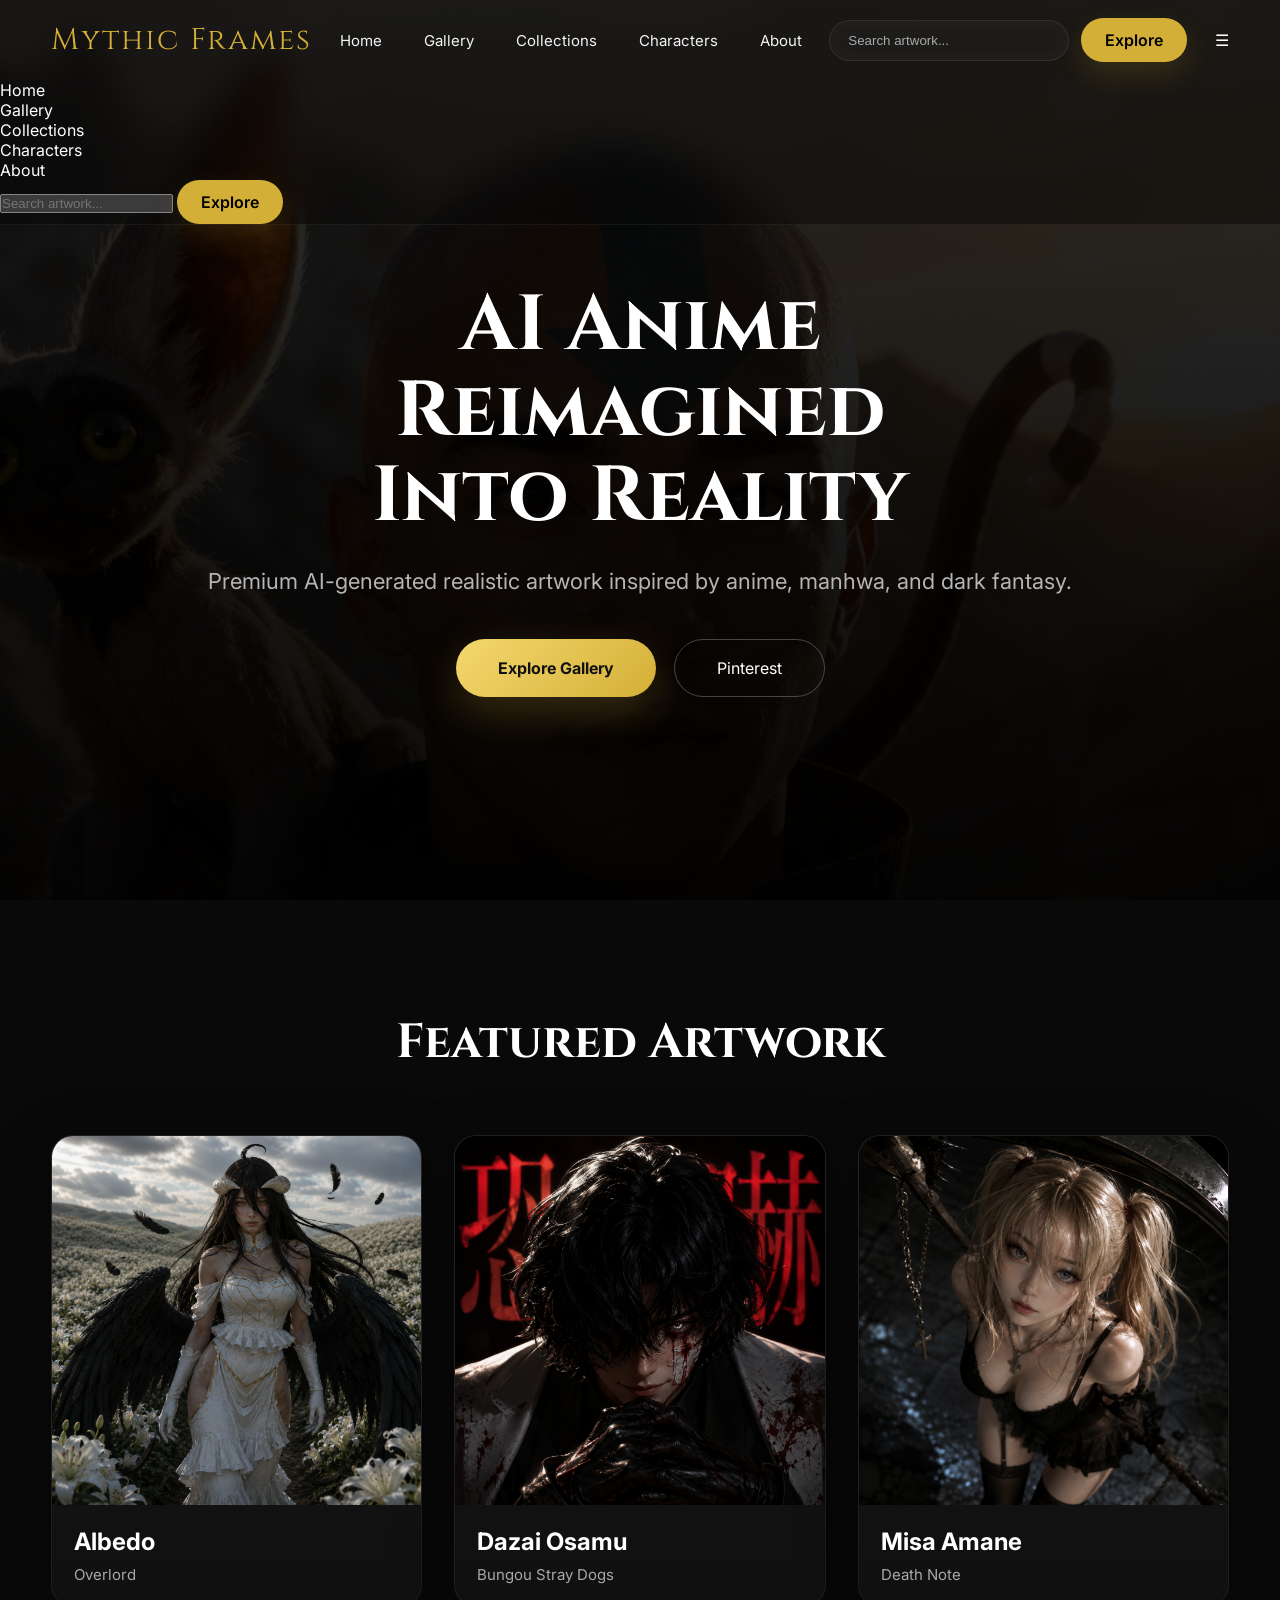
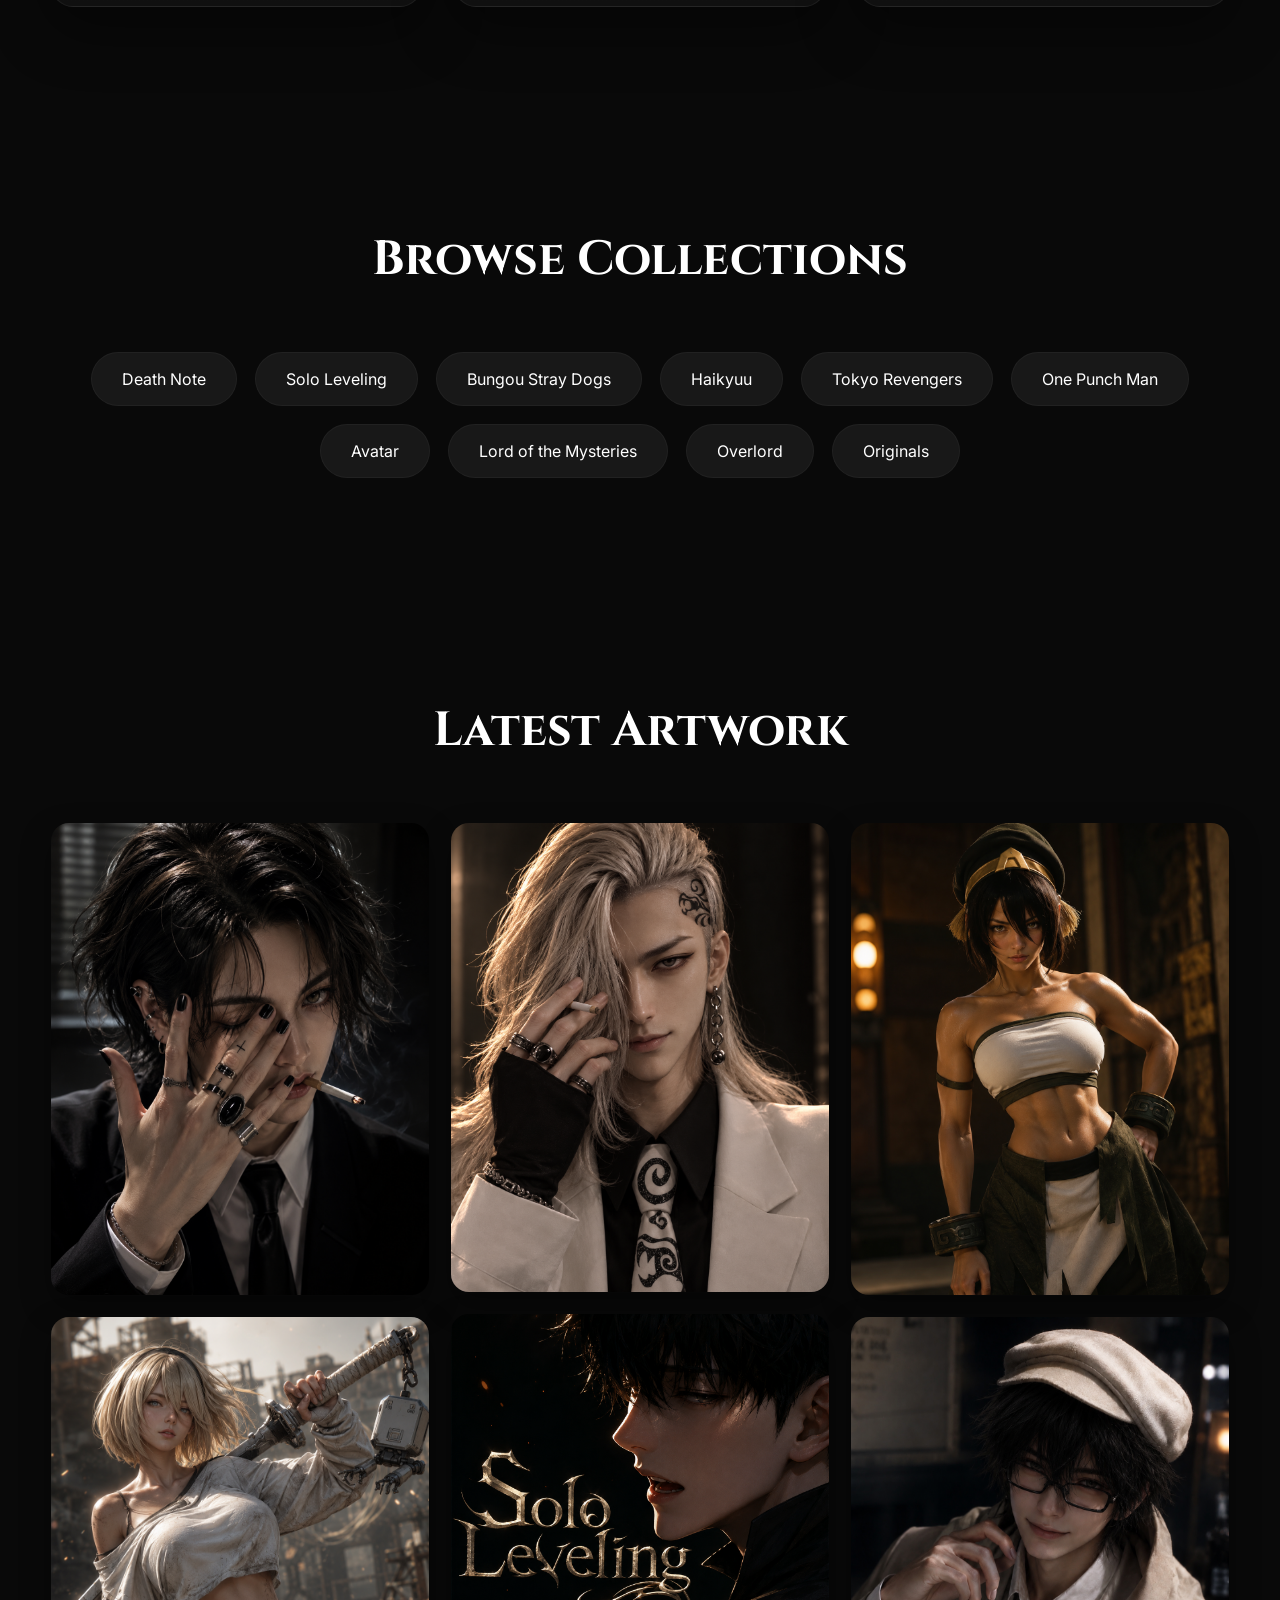
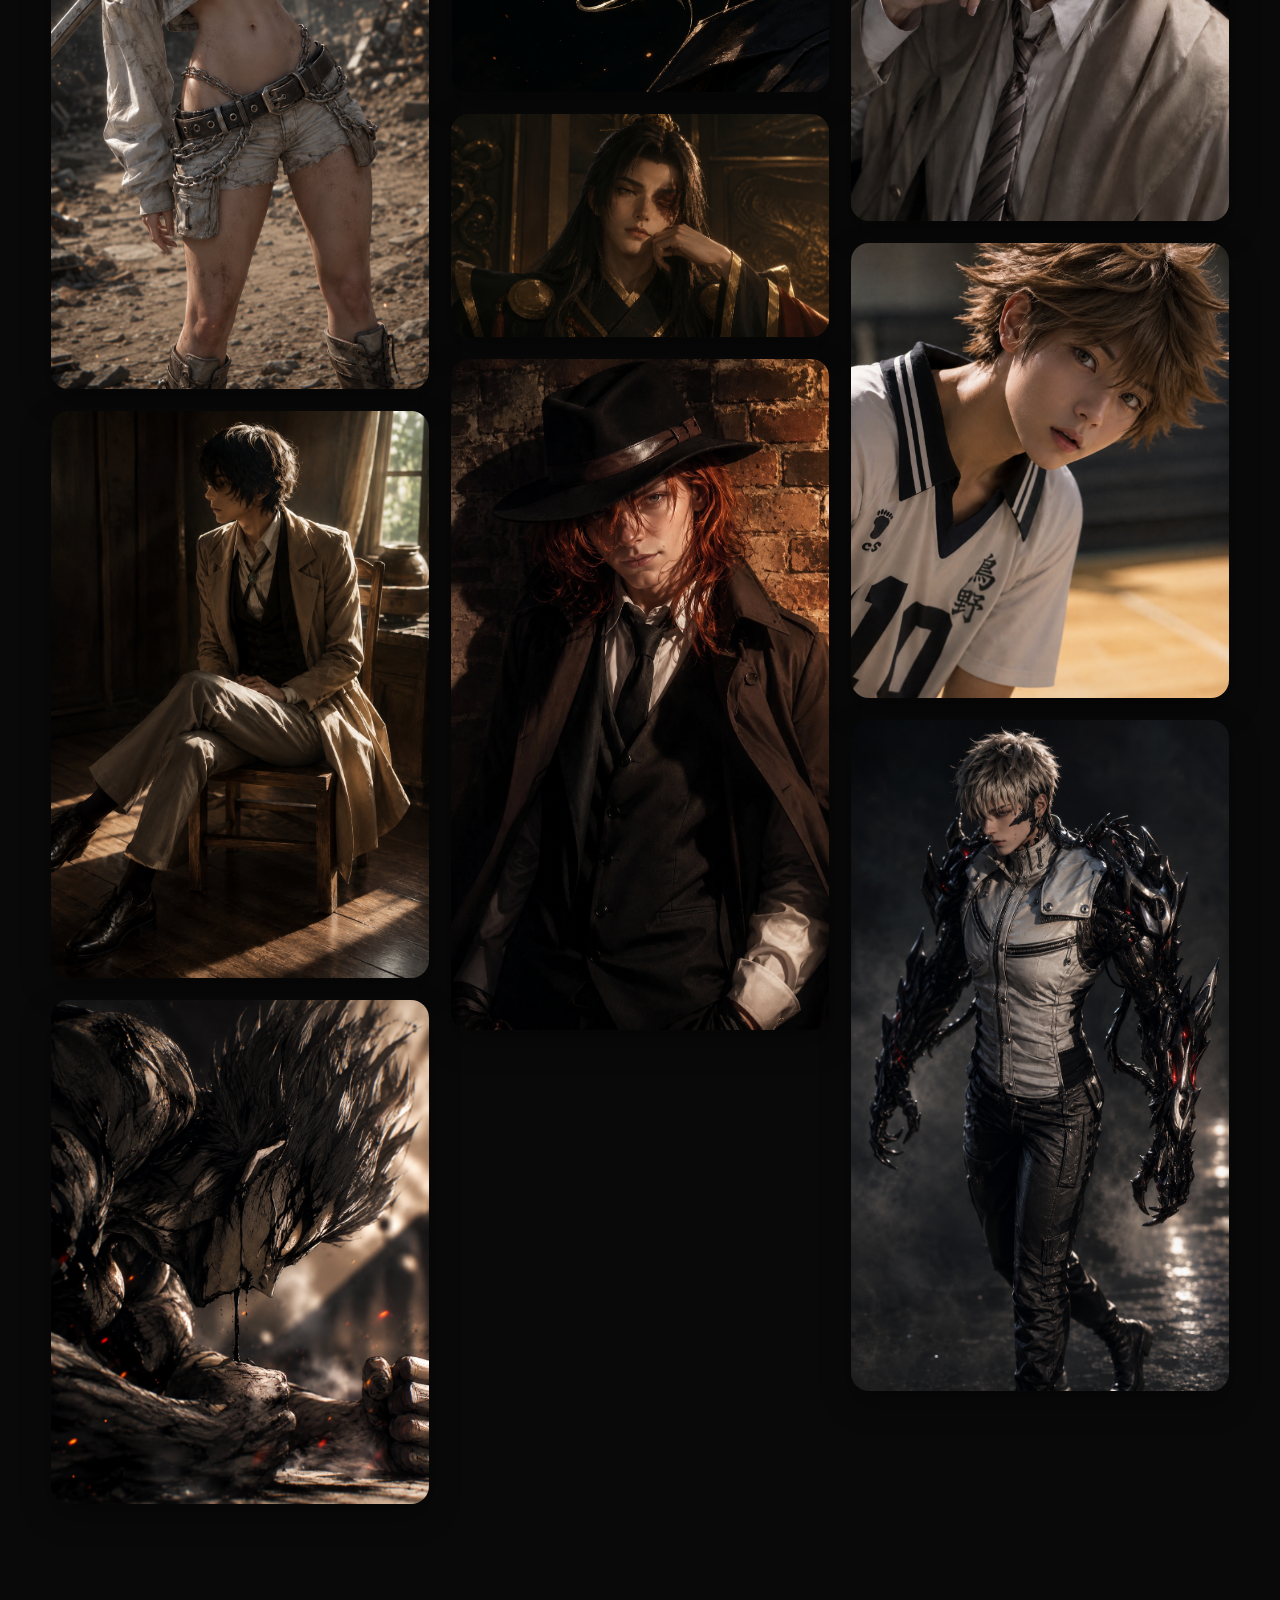
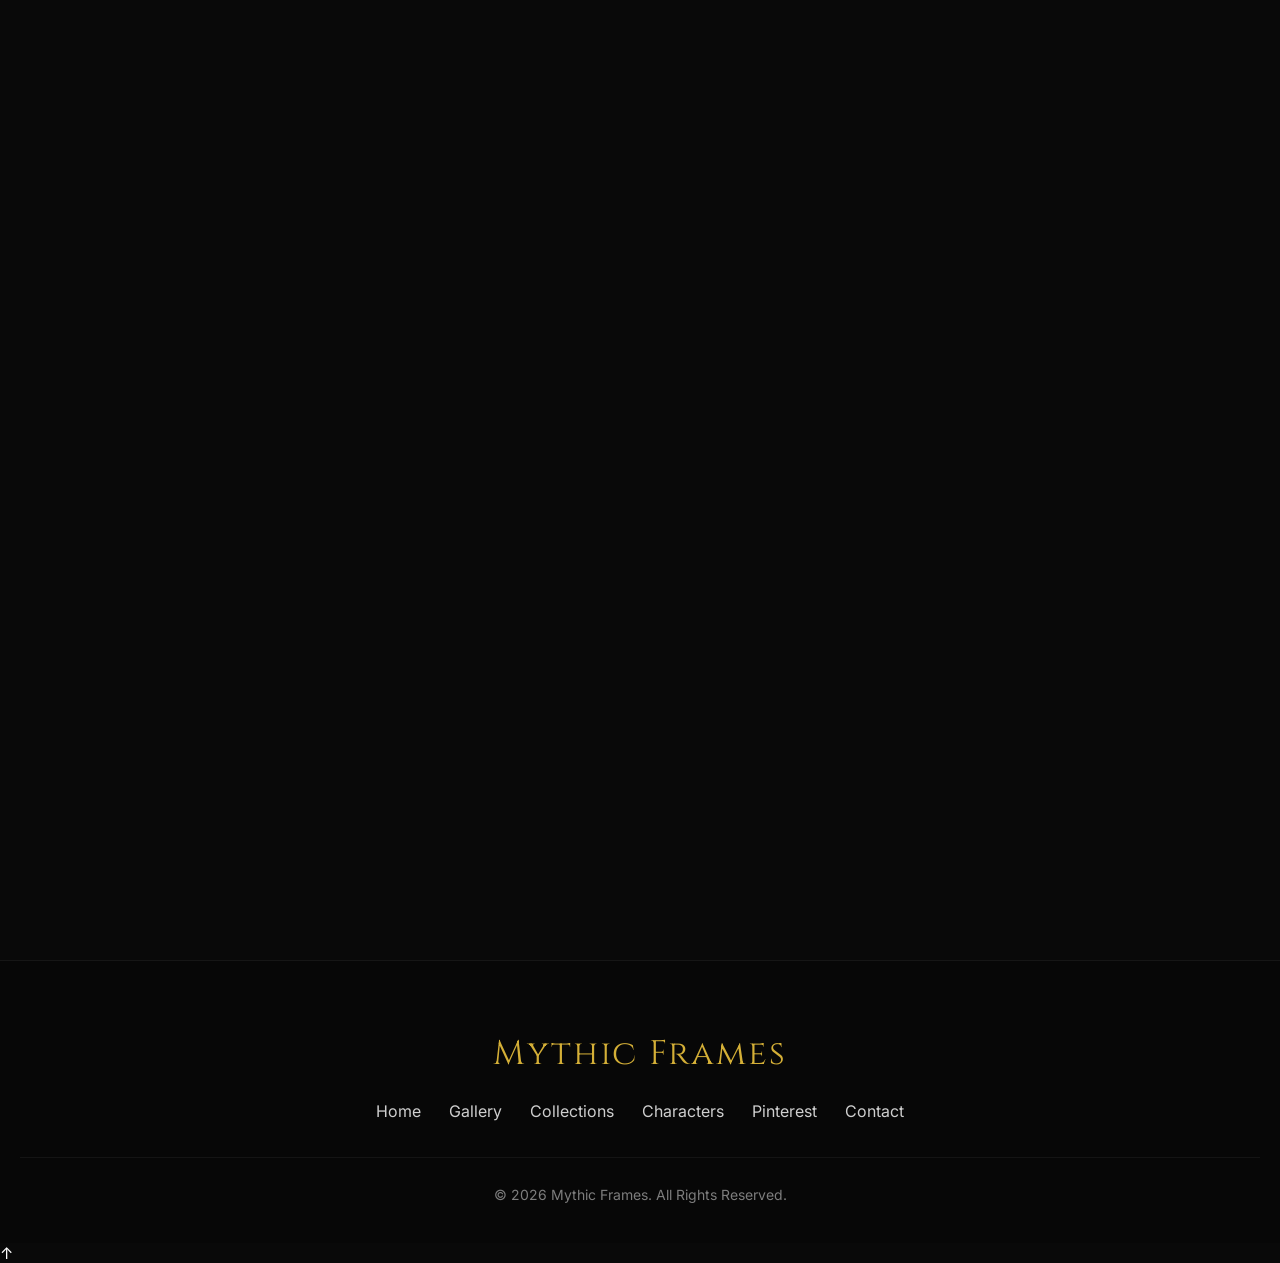
==== commit 3688fa8f: "Update index.html" ====
--- a/index.html
+++ b/index.html
@@ -77,27 +77,12 @@
         rel="manifest"
         href="manifest.json">
 
-    <!-- Favicons -->
-
-    <link
-        rel="icon"
-        href="assets/logo/favicon.ico">
-
-    <link
-        rel="icon"
-        type="image/png"
-        sizes="32x32"
-        href="assets/logo/favicon-32x32.png">
-
-    <link
-        rel="icon"
-        type="image/png"
-        sizes="16x16"
-        href="assets/logo/favicon-16x16.png">
-
-    <link
-        rel="apple-touch-icon"
-        href="assets/logo/apple-touch-icon.png">
+    <!-- Favicon -->
+
+<link
+    rel="icon"
+    type="image/png"
+    href="./assets/logo/favicon.png">
 
     <!-- Google Fonts -->
 
@@ -119,32 +104,108 @@
     <link
         rel="stylesheet"
         href="css/style.css">
-
-    <!-- Vercel Web Analytics -->
-    <script defer src="https://cdn.vercel-insights.com/v1/script.js"></script>
 </head>
 
 <body>
 
     <!-- ================= NAVBAR ================= -->
-    <header>
-        <nav class="navbar">
-            <a href="index.html" class="logo">Mythic Frames</a>
-
-            <ul class="nav-links">
-                <li><a href="index.html">Home</a></li>
-                <li><a href="gallery.html">Gallery</a></li>
-                <li><a href="collections.html">Collections</a></li>
-                <li><a href="characters.html">Characters</a></li>
-                <li><a href="#about">About</a></li>
-            </ul>
-
-            <div class="nav-buttons">
-                <input type="text" placeholder="Search artwork..." aria-label="Search artwork">
-                <a href="gallery.html" class="nav-explore-btn">Explore</a>
-            </div>
-        </nav>
-    </header>
+   <header>
+
+    <nav class="navbar">
+
+        <a href="index.html" class="logo">
+
+            Mythic Frames
+
+        </a>
+
+        <!-- Desktop Navigation -->
+
+        <ul class="nav-links desktop-nav">
+
+            <li><a href="index.html">Home</a></li>
+
+            <li><a href="gallery.html">Gallery</a></li>
+
+            <li><a href="collections.html">Collections</a></li>
+
+            <li><a href="characters.html">Characters</a></li>
+
+            <li><a href="#about">About</a></li>
+
+        </ul>
+
+        <div class="nav-buttons desktop-nav">
+
+            <input
+                type="text"
+                placeholder="Search artwork..."
+                aria-label="Search artwork">
+
+            <a
+                href="gallery.html"
+                class="nav-explore-btn">
+
+                Explore
+
+            </a>
+
+        </div>
+
+        <!-- Mobile Toggle -->
+
+        <button
+            class="menu-toggle"
+            id="menuToggle"
+            aria-label="Open navigation menu"
+            aria-expanded="false">
+
+            ☰
+
+        </button>
+
+    </nav>
+
+    <!-- Mobile Menu -->
+
+    <div
+        class="mobile-menu"
+        id="mobileMenu">
+
+        <ul class="mobile-nav-links">
+
+            <li><a href="index.html">Home</a></li>
+
+            <li><a href="gallery.html">Gallery</a></li>
+
+            <li><a href="collections.html">Collections</a></li>
+
+            <li><a href="characters.html">Characters</a></li>
+
+            <li><a href="#about">About</a></li>
+
+        </ul>
+
+        <div class="mobile-nav-buttons">
+
+            <input
+                type="text"
+                placeholder="Search artwork..."
+                aria-label="Search artwork">
+
+            <a
+                href="gallery.html"
+                class="nav-explore-btn">
+
+                Explore
+
+            </a>
+
+        </div>
+
+    </div>
+
+</header>
 
     <!-- ================= HERO ================= -->
     <section class="hero">
@@ -335,4 +396,4 @@
     <script src="js/toast.js"></script>
     <script src="js/script.js"></script>
 </body>
-</html>+</html>
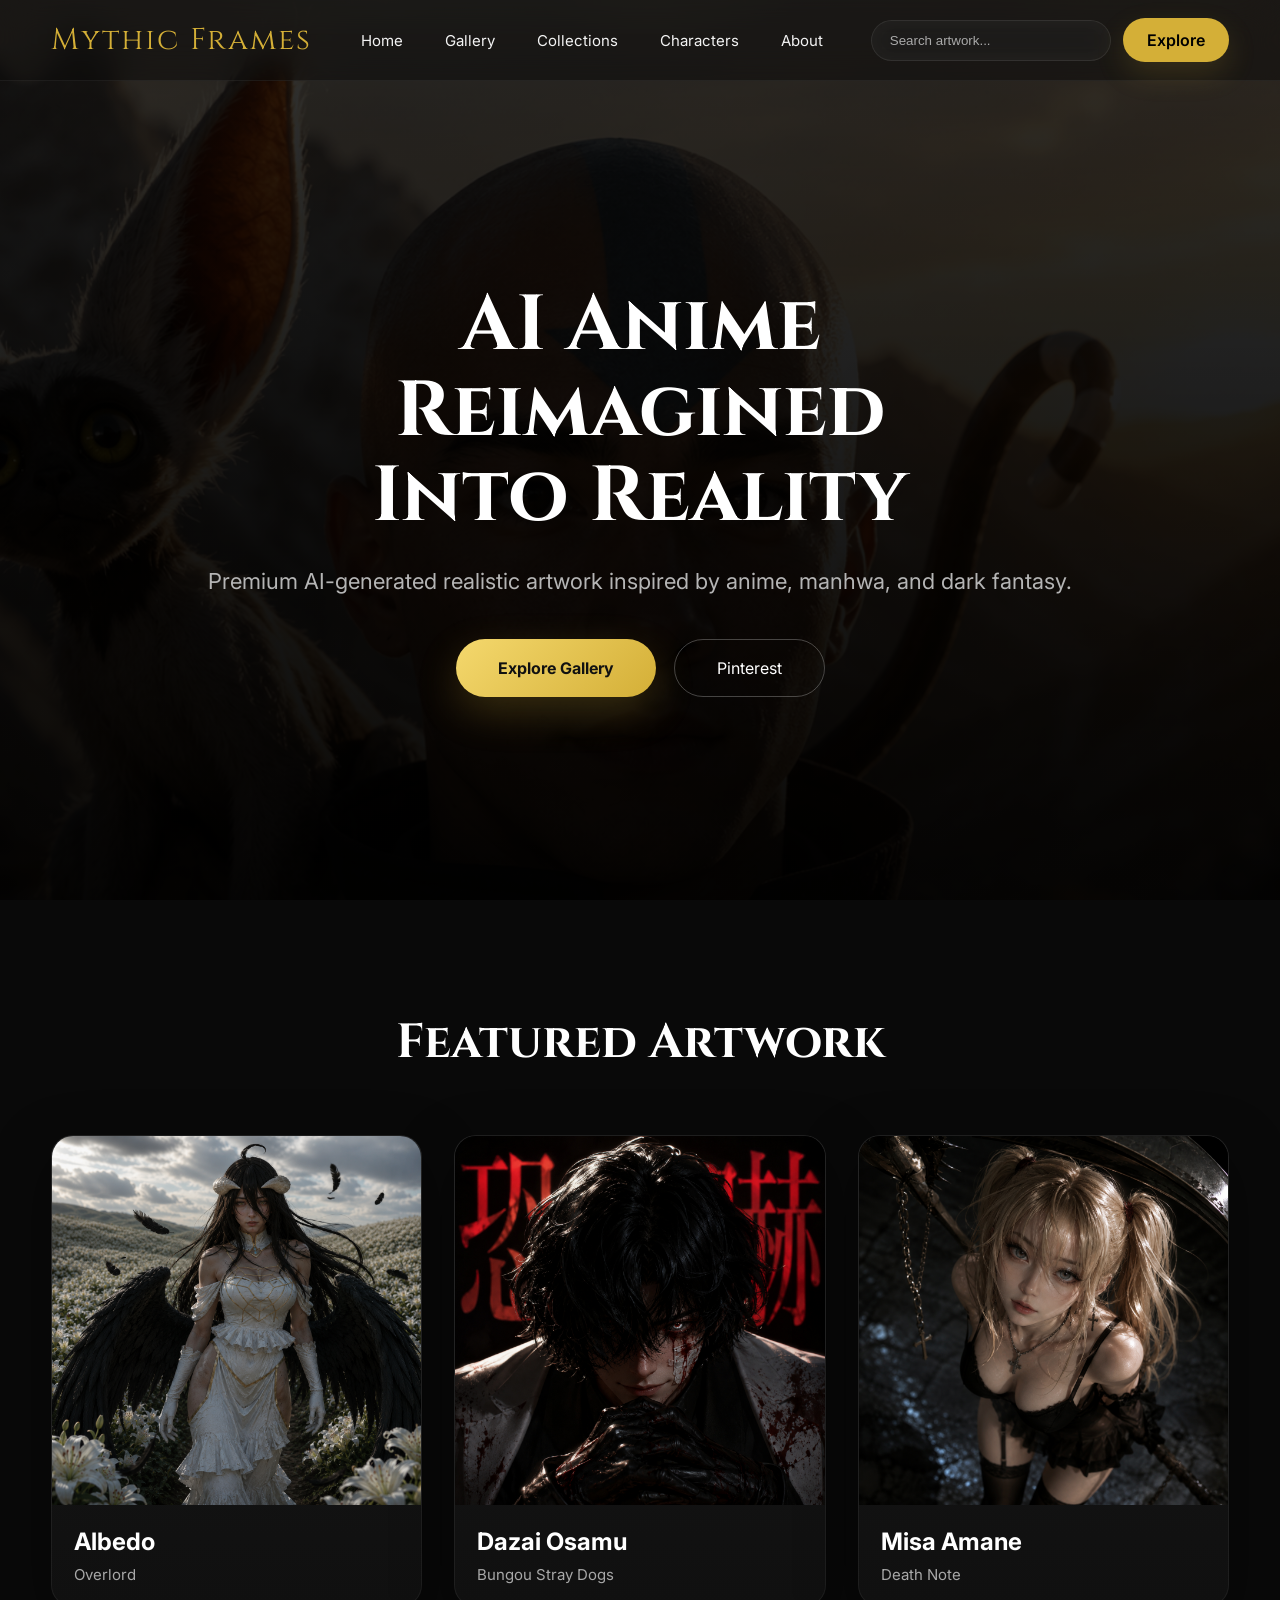
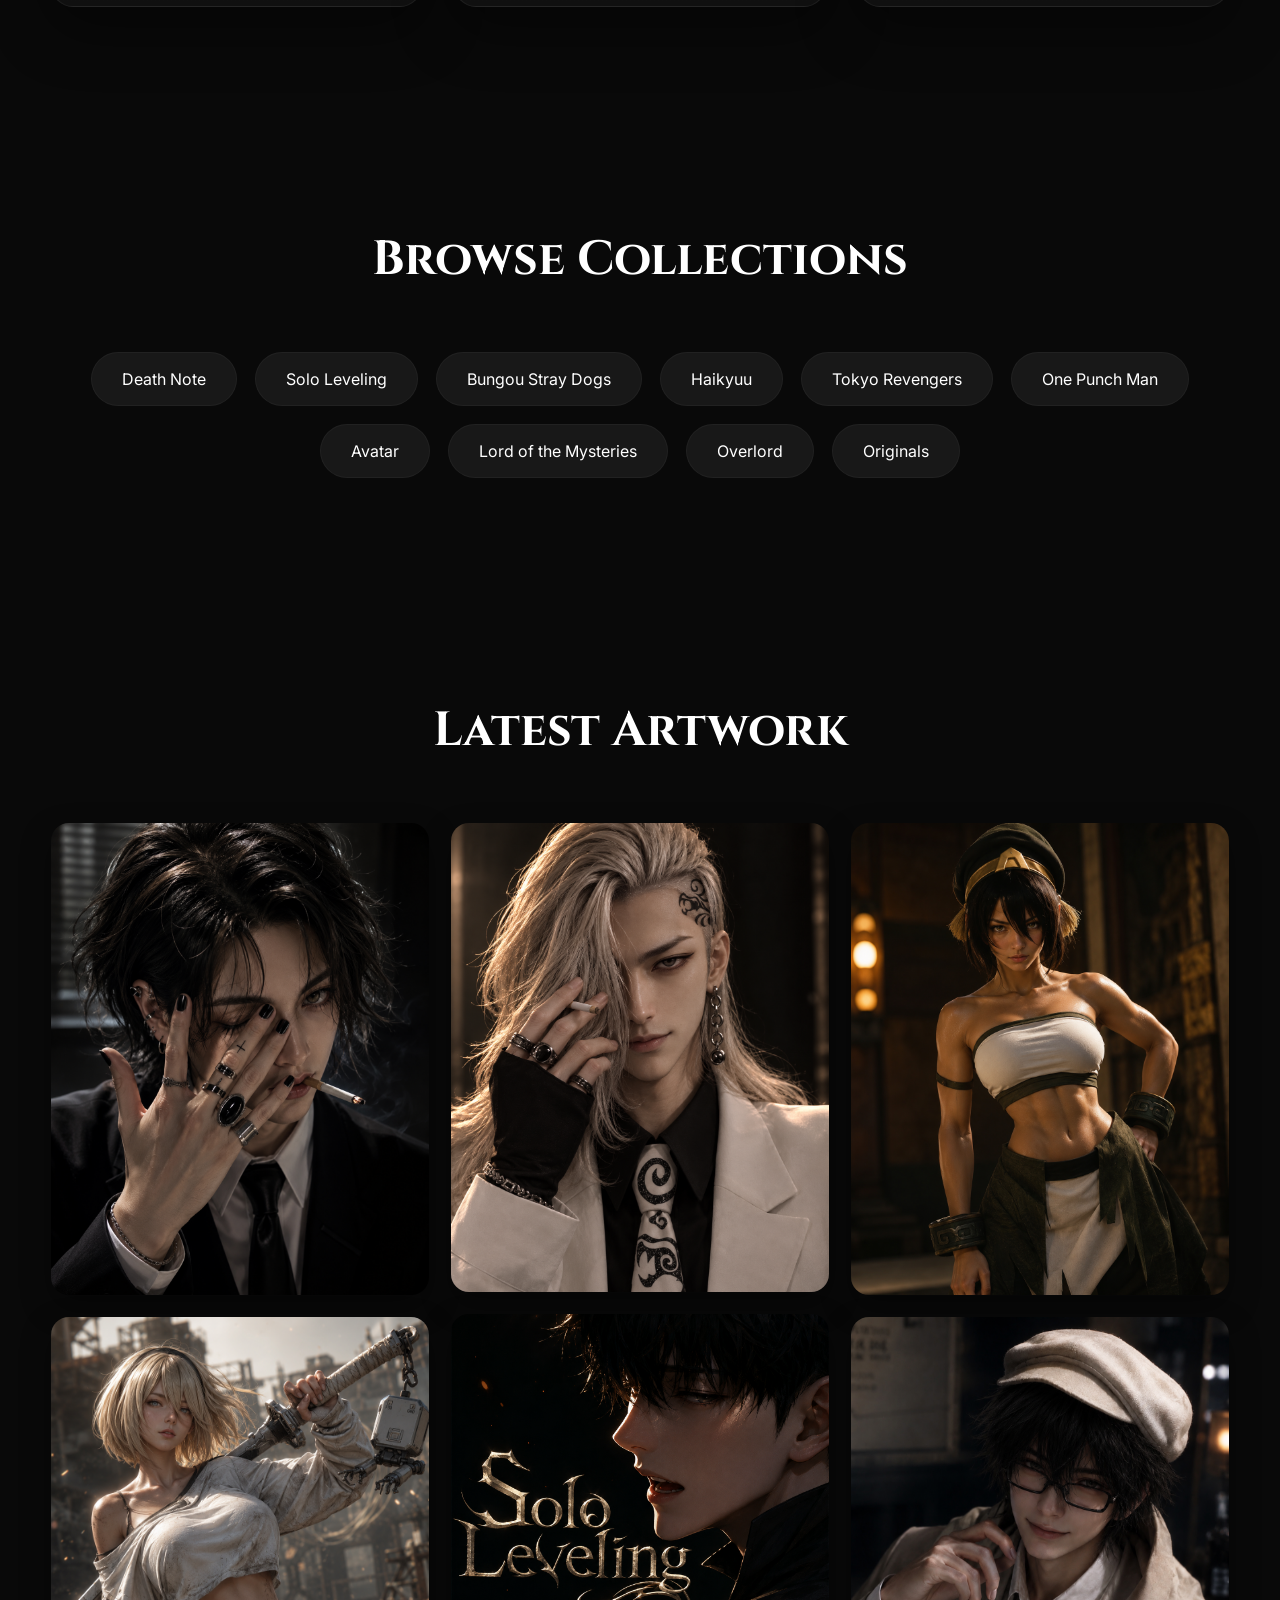
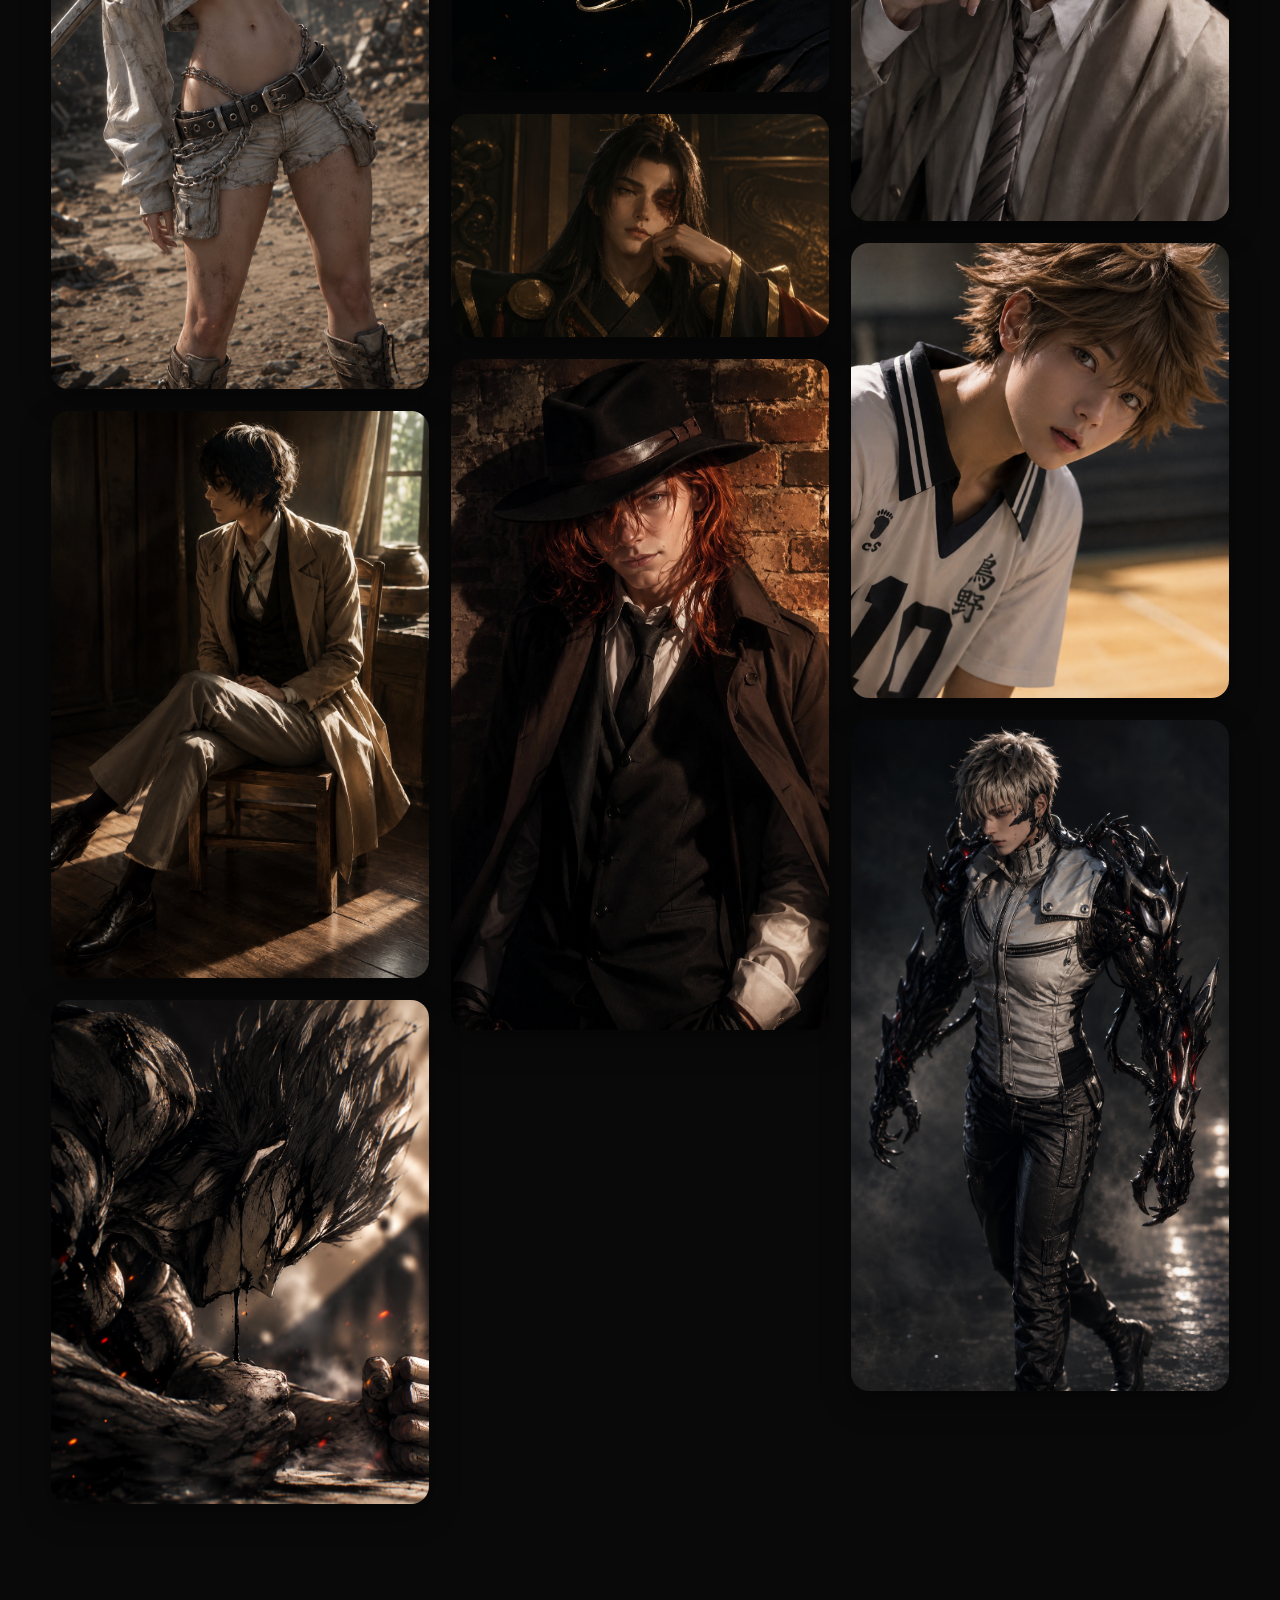
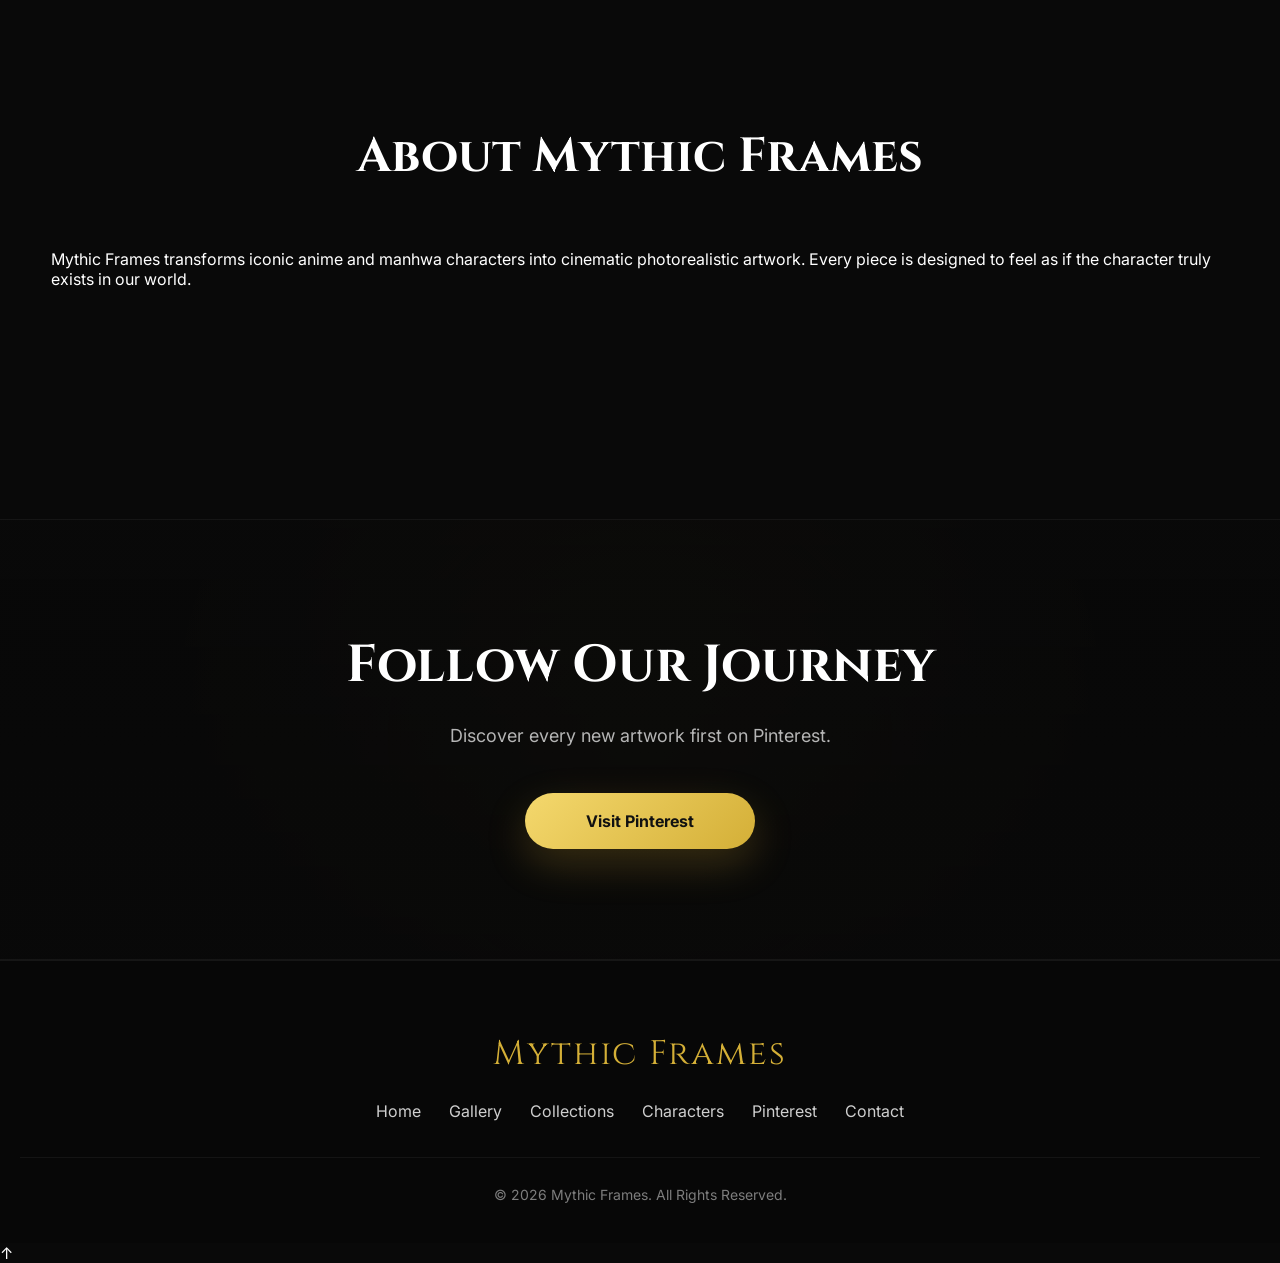
==== commit 26782bb7: "Refactor Twitter meta tags and navigation structure" ====
--- a/index.html
+++ b/index.html
@@ -53,31 +53,33 @@
         property="og:url"
         content="index.html">
 
-    <!-- Twitter -->
-
-    <meta
-        name="twitter:card"
-        content="summary_large_image">
-
-    <meta
-        name="twitter:title"
-        content="Mythic Frames | AI Realistic Anime & Manhwa Art">
-
-    <meta
-        name="twitter:description"
-        content="Premium AI artwork inspired by Anime, Manhwa, Fantasy and Original Characters.">
-
-    <meta
-        name="twitter:image"
-        content="assets/logo/website-banner.png">
-
-    <!-- Manifest -->
-
-    <link
-        rel="manifest"
-        href="manifest.json">
-
-    <!-- Favicon -->
+   <!-- Twitter -->
+
+<meta
+    name="twitter:card"
+    content="summary_large_image">
+
+<meta
+    name="twitter:title"
+    content="Gallery | Mythic Frames">
+
+<meta
+    name="twitter:description"
+    content="Explore the complete Mythic Frames collection of cinematic AI artwork.">
+
+<meta
+    name="twitter:image"
+    content="assets/logo/website-banner.png">
+
+
+<!-- Manifest -->
+
+<link
+    rel="manifest"
+    href="manifest.json">
+
+
+<!-- Favicon -->
 
 <link
     rel="icon"
@@ -109,103 +111,24 @@
 <body>
 
     <!-- ================= NAVBAR ================= -->
-   <header>
-
-    <nav class="navbar">
-
-        <a href="index.html" class="logo">
-
-            Mythic Frames
-
-        </a>
-
-        <!-- Desktop Navigation -->
-
-        <ul class="nav-links desktop-nav">
-
-            <li><a href="index.html">Home</a></li>
-
-            <li><a href="gallery.html">Gallery</a></li>
-
-            <li><a href="collections.html">Collections</a></li>
-
-            <li><a href="characters.html">Characters</a></li>
-
-            <li><a href="#about">About</a></li>
-
-        </ul>
-
-        <div class="nav-buttons desktop-nav">
-
-            <input
-                type="text"
-                placeholder="Search artwork..."
-                aria-label="Search artwork">
-
-            <a
-                href="gallery.html"
-                class="nav-explore-btn">
-
-                Explore
-
-            </a>
-
-        </div>
-
-        <!-- Mobile Toggle -->
-
-        <button
-            class="menu-toggle"
-            id="menuToggle"
-            aria-label="Open navigation menu"
-            aria-expanded="false">
-
-            ☰
-
-        </button>
-
-    </nav>
-
-    <!-- Mobile Menu -->
-
-    <div
-        class="mobile-menu"
-        id="mobileMenu">
-
-        <ul class="mobile-nav-links">
-
-            <li><a href="index.html">Home</a></li>
-
-            <li><a href="gallery.html">Gallery</a></li>
-
-            <li><a href="collections.html">Collections</a></li>
-
-            <li><a href="characters.html">Characters</a></li>
-
-            <li><a href="#about">About</a></li>
-
-        </ul>
-
-        <div class="mobile-nav-buttons">
-
-            <input
-                type="text"
-                placeholder="Search artwork..."
-                aria-label="Search artwork">
-
-            <a
-                href="gallery.html"
-                class="nav-explore-btn">
-
-                Explore
-
-            </a>
-
-        </div>
-
-    </div>
-
-</header>
+    <header>
+        <nav class="navbar">
+            <a href="index.html" class="logo">Mythic Frames</a>
+
+            <ul class="nav-links">
+                <li><a href="index.html">Home</a></li>
+                <li><a href="gallery.html">Gallery</a></li>
+                <li><a href="collections.html">Collections</a></li>
+                <li><a href="characters.html">Characters</a></li>
+                <li><a href="#about">About</a></li>
+            </ul>
+
+            <div class="nav-buttons">
+                <input type="text" placeholder="Search artwork..." aria-label="Search artwork">
+                <a href="gallery.html" class="nav-explore-btn">Explore</a>
+            </div>
+        </nav>
+    </header>
 
     <!-- ================= HERO ================= -->
     <section class="hero">
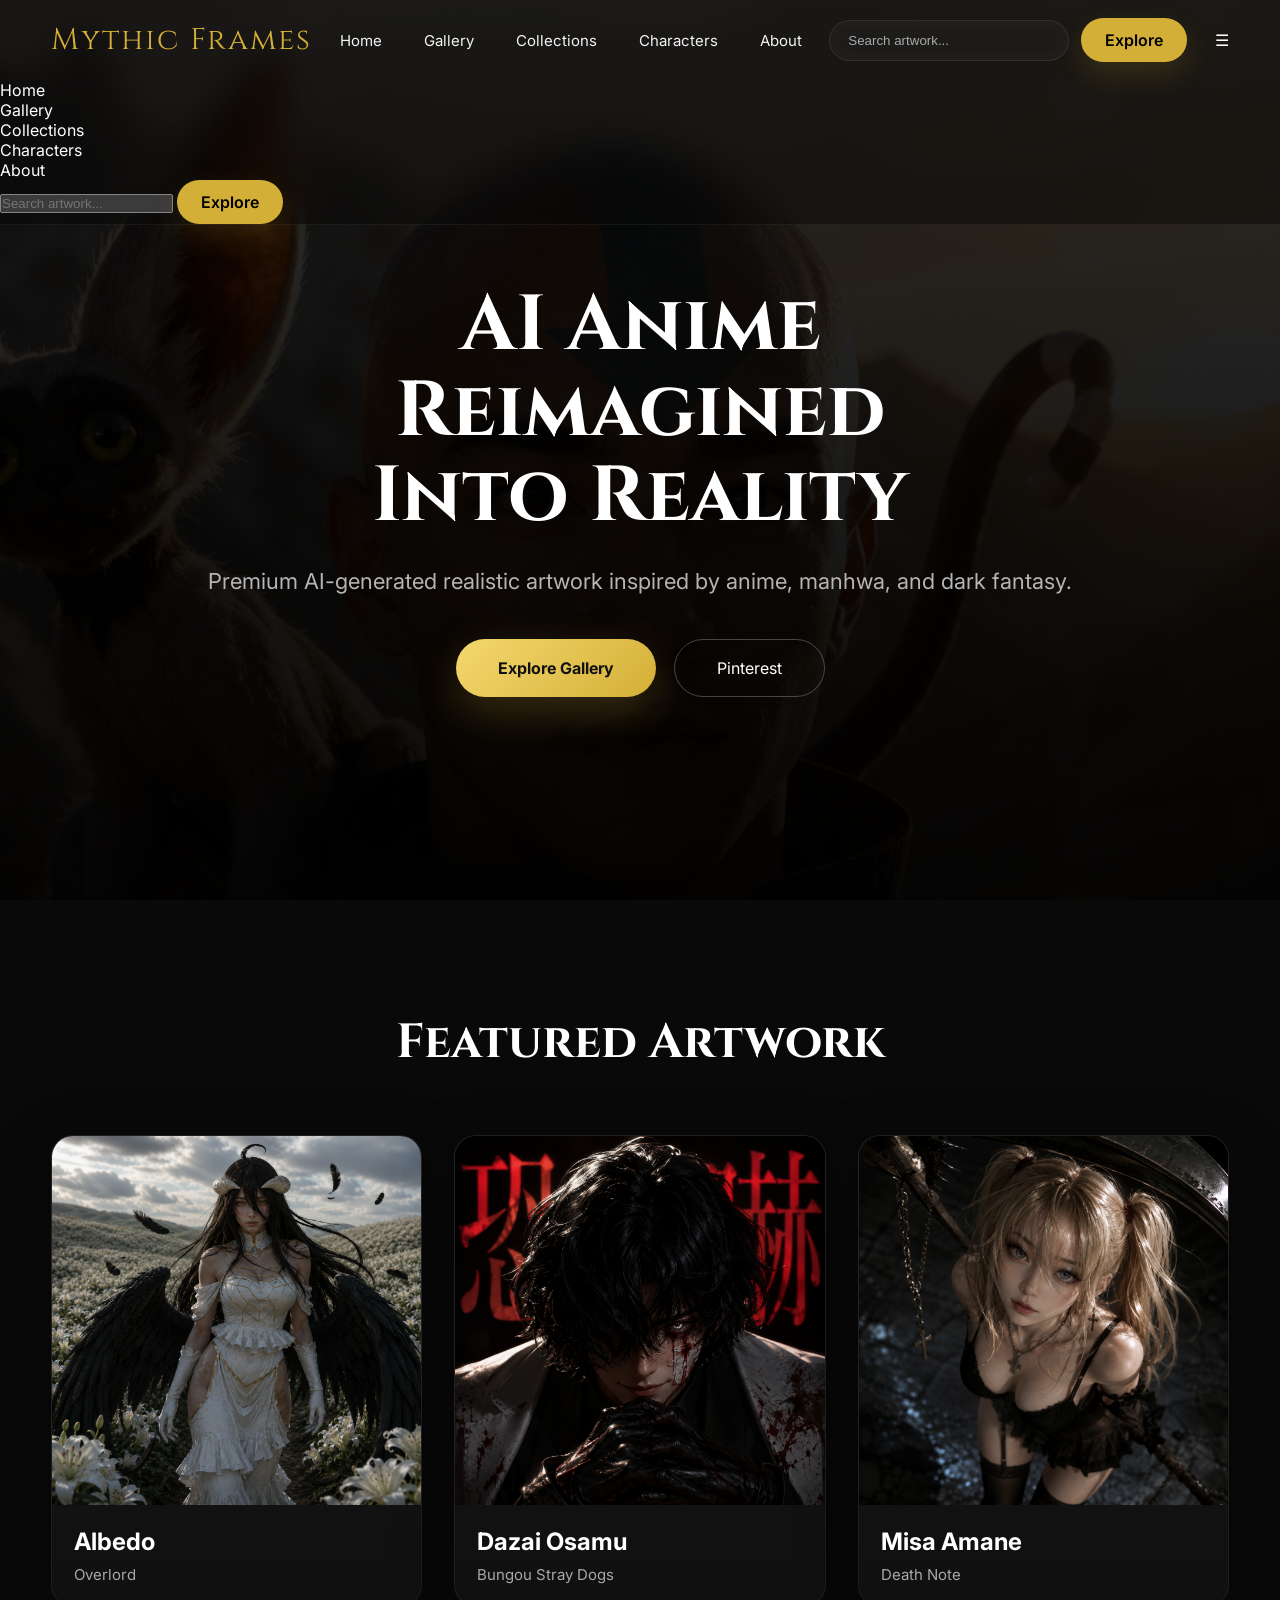
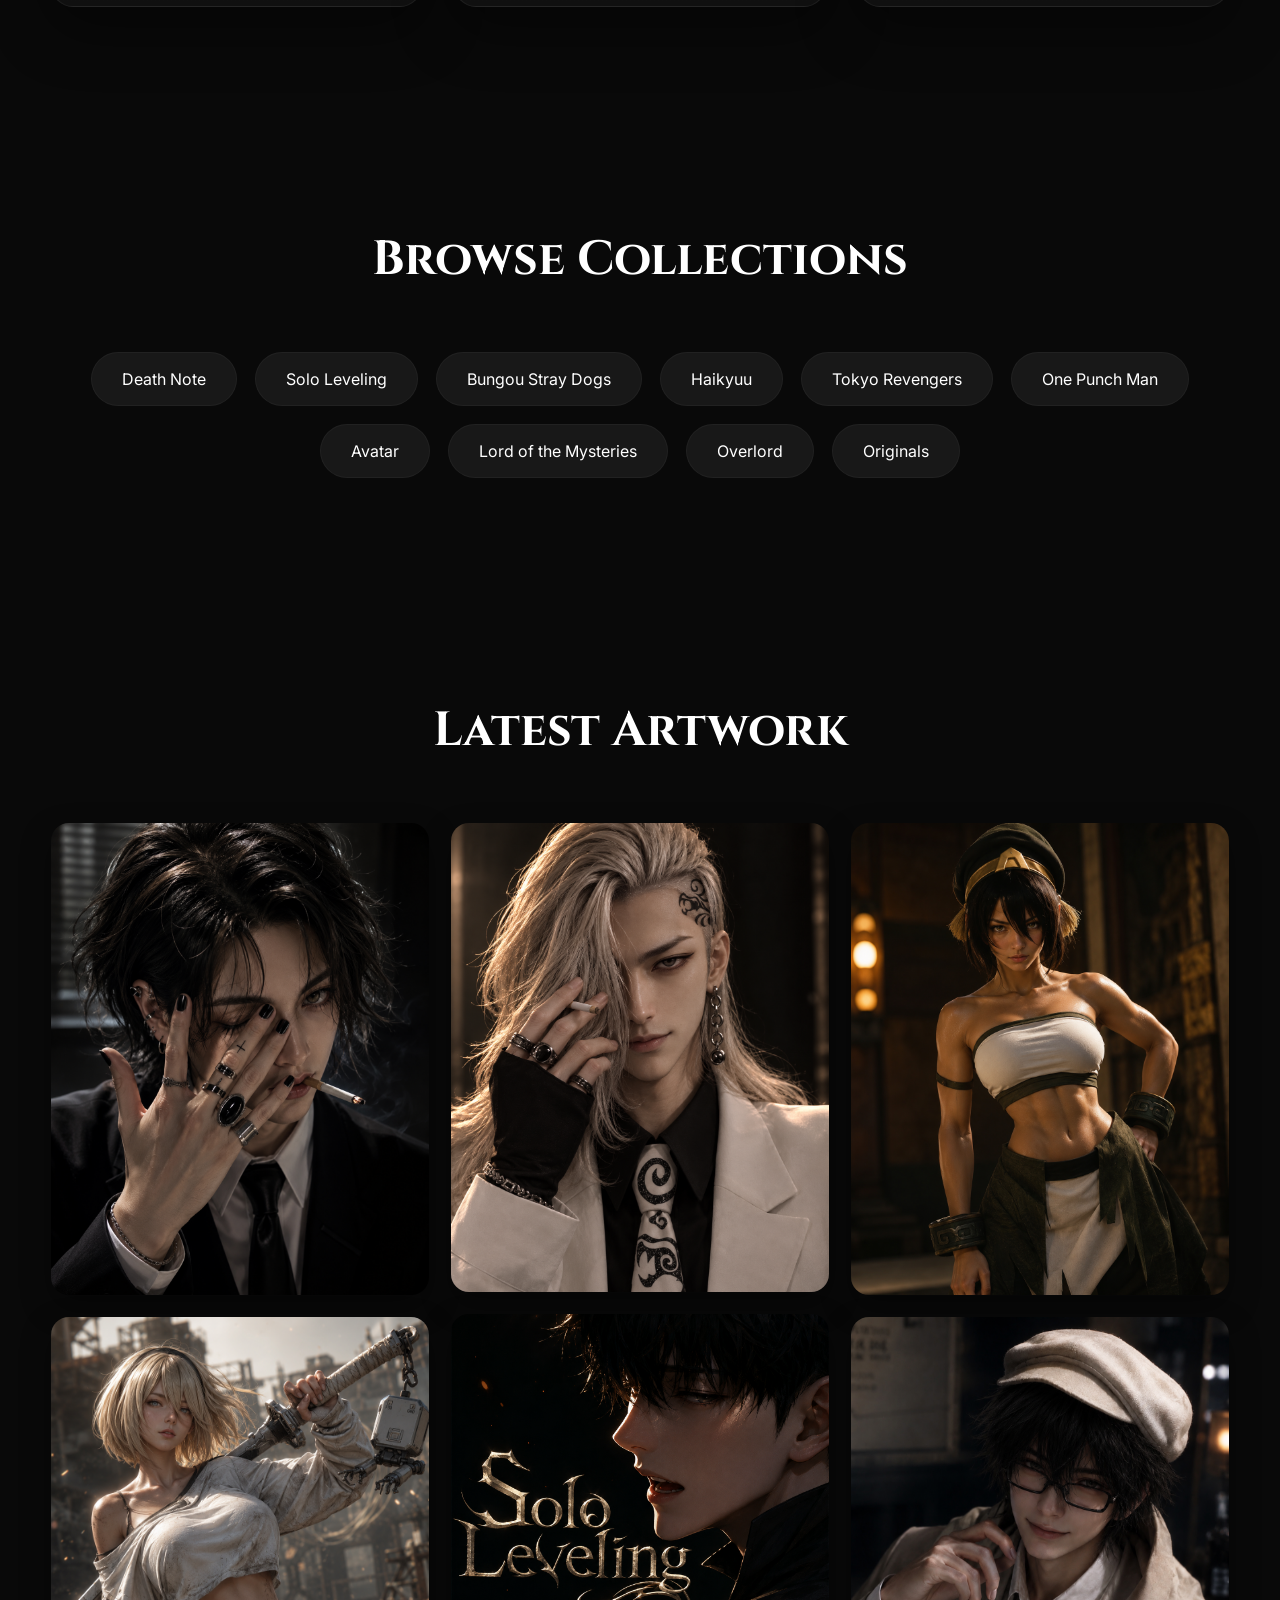
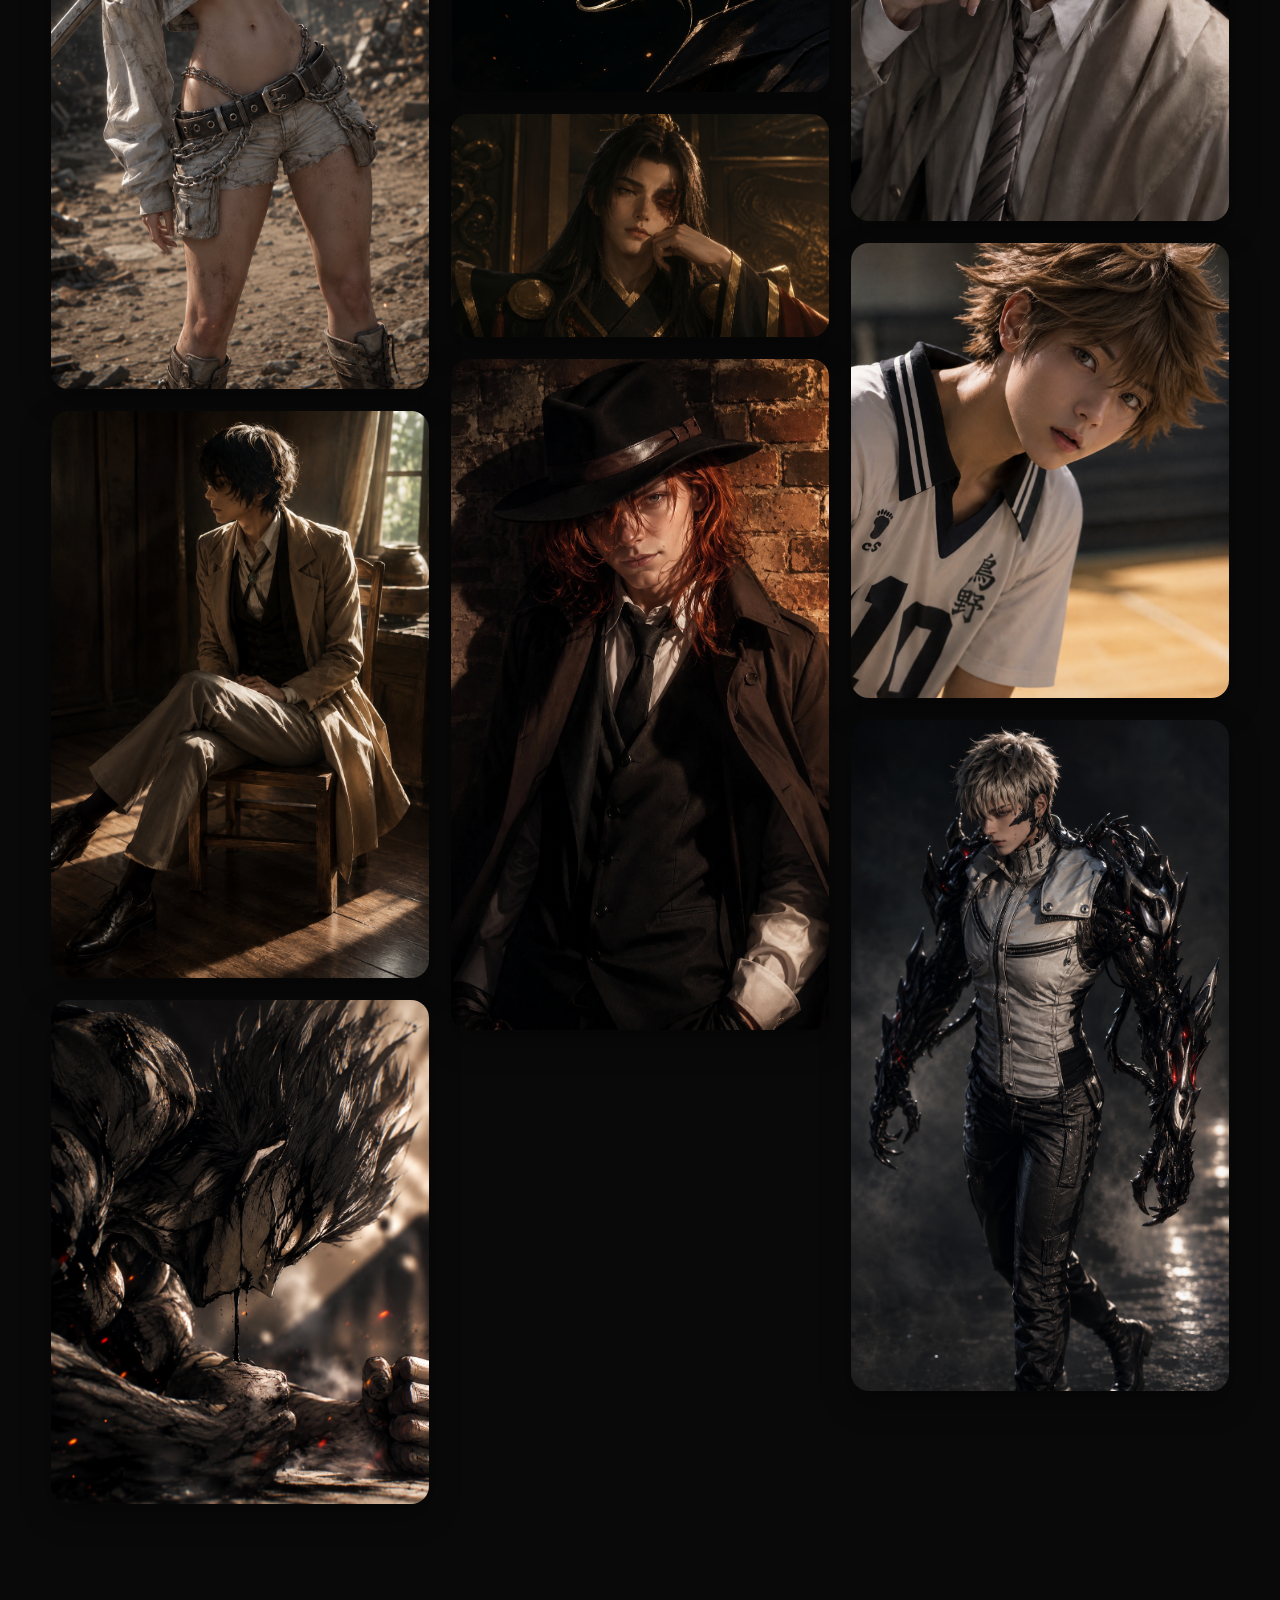
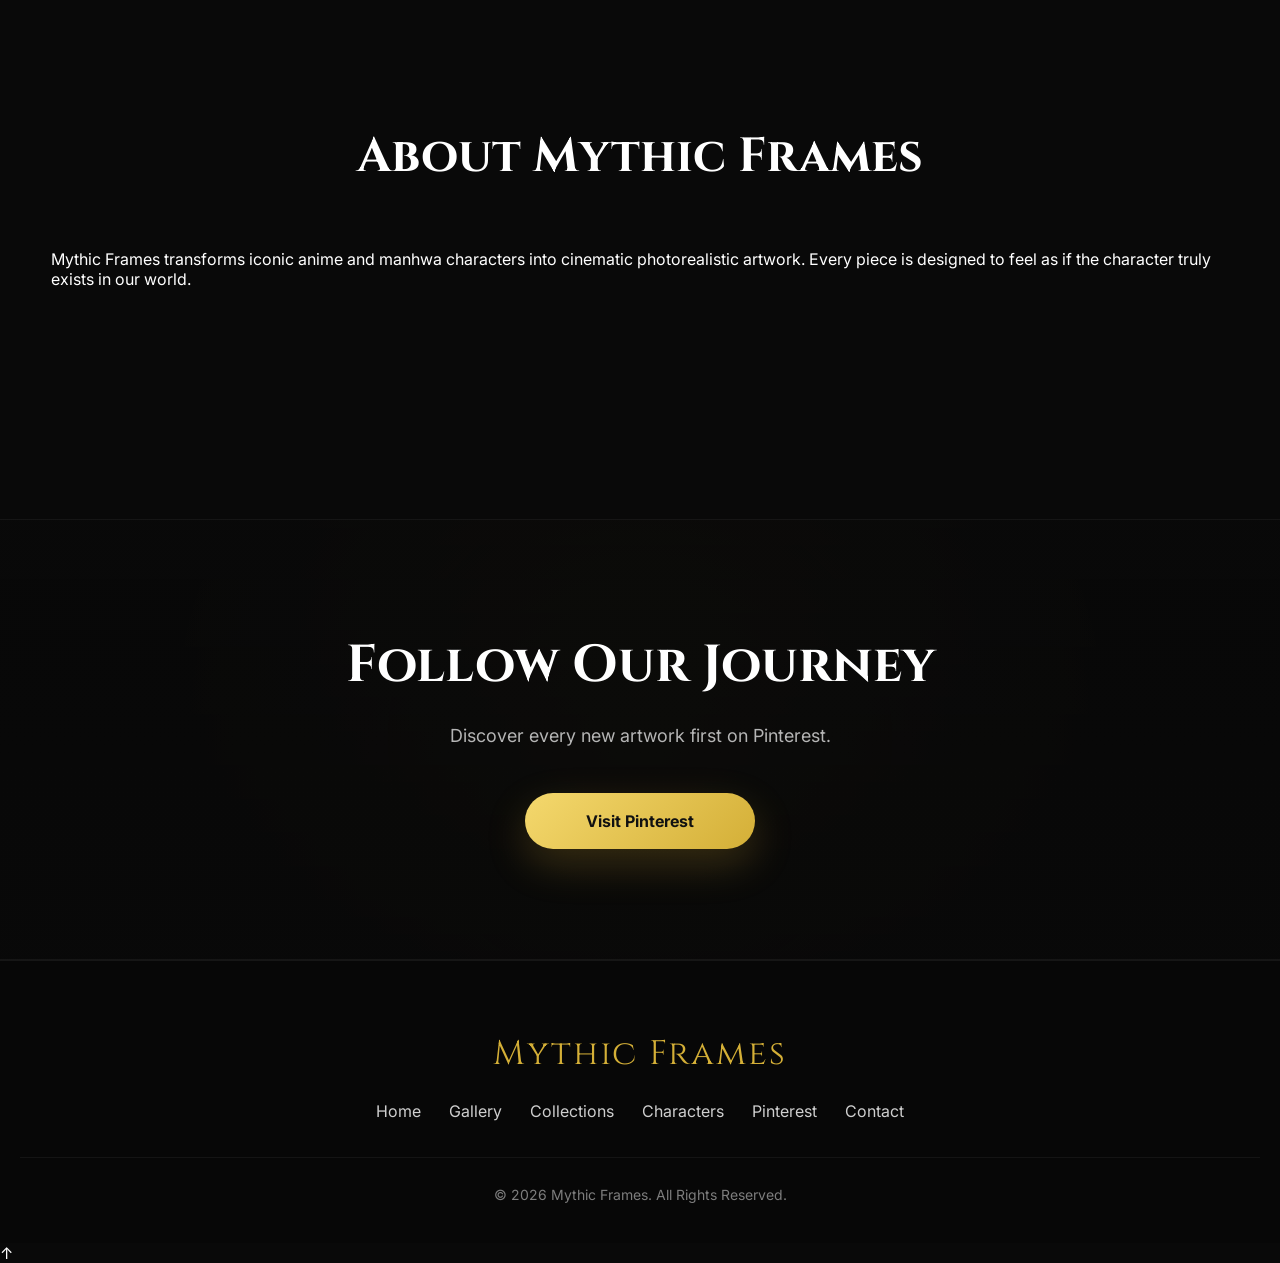
==== commit 29c8486a: "Update index.html" ====
--- a/index.html
+++ b/index.html
@@ -53,33 +53,31 @@
         property="og:url"
         content="index.html">
 
-   <!-- Twitter -->
-
-<meta
-    name="twitter:card"
-    content="summary_large_image">
-
-<meta
-    name="twitter:title"
-    content="Gallery | Mythic Frames">
-
-<meta
-    name="twitter:description"
-    content="Explore the complete Mythic Frames collection of cinematic AI artwork.">
-
-<meta
-    name="twitter:image"
-    content="assets/logo/website-banner.png">
-
-
-<!-- Manifest -->
-
-<link
-    rel="manifest"
-    href="manifest.json">
-
-
-<!-- Favicon -->
+    <!-- Twitter -->
+
+    <meta
+        name="twitter:card"
+        content="summary_large_image">
+
+    <meta
+        name="twitter:title"
+        content="Mythic Frames | AI Realistic Anime & Manhwa Art">
+
+    <meta
+        name="twitter:description"
+        content="Premium AI artwork inspired by Anime, Manhwa, Fantasy and Original Characters.">
+
+    <meta
+        name="twitter:image"
+        content="assets/logo/website-banner.png">
+
+    <!-- Manifest -->
+
+    <link
+        rel="manifest"
+        href="manifest.json">
+
+    <!-- Favicon -->
 
 <link
     rel="icon"
@@ -111,24 +109,103 @@
 <body>
 
     <!-- ================= NAVBAR ================= -->
-    <header>
-        <nav class="navbar">
-            <a href="index.html" class="logo">Mythic Frames</a>
-
-            <ul class="nav-links">
-                <li><a href="index.html">Home</a></li>
-                <li><a href="gallery.html">Gallery</a></li>
-                <li><a href="collections.html">Collections</a></li>
-                <li><a href="characters.html">Characters</a></li>
-                <li><a href="#about">About</a></li>
-            </ul>
-
-            <div class="nav-buttons">
-                <input type="text" placeholder="Search artwork..." aria-label="Search artwork">
-                <a href="gallery.html" class="nav-explore-btn">Explore</a>
-            </div>
-        </nav>
-    </header>
+   <header>
+
+    <nav class="navbar">
+
+        <a href="index.html" class="logo">
+
+            Mythic Frames
+
+        </a>
+
+        <!-- Desktop Navigation -->
+
+        <ul class="nav-links desktop-nav">
+
+            <li><a href="index.html">Home</a></li>
+
+            <li><a href="gallery.html">Gallery</a></li>
+
+            <li><a href="collections.html">Collections</a></li>
+
+            <li><a href="characters.html">Characters</a></li>
+
+            <li><a href="#about">About</a></li>
+
+        </ul>
+
+        <div class="nav-buttons desktop-nav">
+
+            <input
+                type="text"
+                placeholder="Search artwork..."
+                aria-label="Search artwork">
+
+            <a
+                href="gallery.html"
+                class="nav-explore-btn">
+
+                Explore
+
+            </a>
+
+        </div>
+
+        <!-- Mobile Toggle -->
+
+        <button
+            class="menu-toggle"
+            id="menuToggle"
+            aria-label="Open navigation menu"
+            aria-expanded="false">
+
+            ☰
+
+        </button>
+
+    </nav>
+
+    <!-- Mobile Menu -->
+
+    <div
+        class="mobile-menu"
+        id="mobileMenu">
+
+        <ul class="mobile-nav-links">
+
+            <li><a href="index.html">Home</a></li>
+
+            <li><a href="gallery.html">Gallery</a></li>
+
+            <li><a href="collections.html">Collections</a></li>
+
+            <li><a href="characters.html">Characters</a></li>
+
+            <li><a href="#about">About</a></li>
+
+        </ul>
+
+        <div class="mobile-nav-buttons">
+
+            <input
+                type="text"
+                placeholder="Search artwork..."
+                aria-label="Search artwork">
+
+            <a
+                href="gallery.html"
+                class="nav-explore-btn">
+
+                Explore
+
+            </a>
+
+        </div>
+
+    </div>
+
+</header>
 
     <!-- ================= HERO ================= -->
     <section class="hero">
